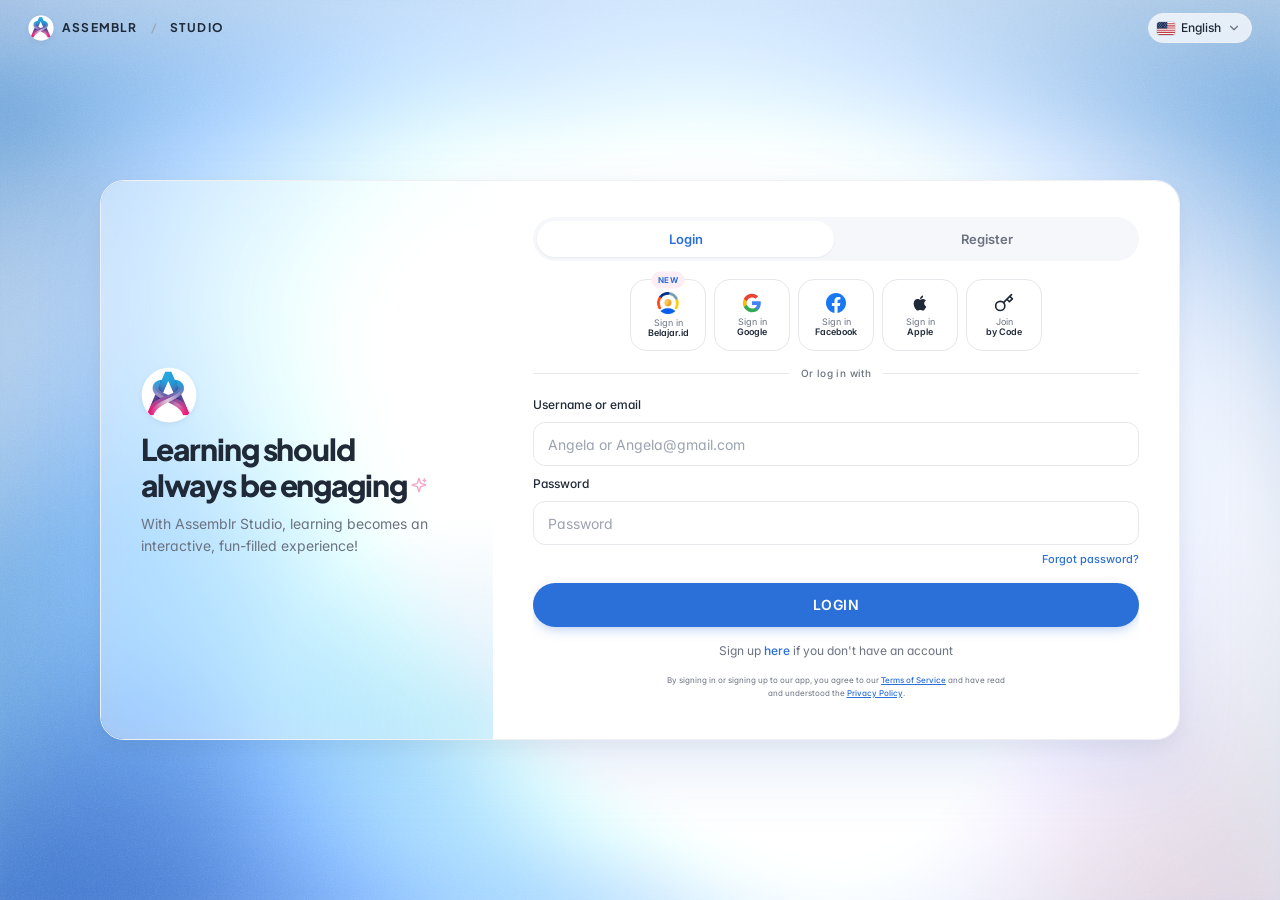
==== index.html @ feea02bf "Publish the Assemblr Studio prototype so it can be opened from a public link. Co-authored-by: Cursor" ====
<!DOCTYPE html>
<html lang="en">
<head>
  <meta charset="UTF-8" />
  <meta name="viewport" content="width=device-width, initial-scale=1" />
  <title>Sign in · Assemblr Studio</title>
  <link rel="preconnect" href="https://fonts.googleapis.com" />
  <link rel="preconnect" href="https://fonts.gstatic.com" crossorigin />
  <link href="https://fonts.googleapis.com/css2?family=Inter:wght@400;500;600;700&family=Plus+Jakarta+Sans:wght@500;600;700;800&display=swap" rel="stylesheet" />
  <link rel="icon" type="image/png" href="assets/assemblr-studio-mark.png" />
  <link rel="stylesheet" href="styles.css?v=213" />
</head>
<body data-phase="auth">
  <div class="backdrop" aria-hidden="true">
    <canvas class="wave" id="waveBg"></canvas>
  </div>

  <header class="topbar">
    <div class="logo-wordmark" aria-label="Assemblr Studio"><img class="logo-mark" src="assets/assemblr-studio-mark.png" alt="" width="26" height="26" />ASSEMBLR<span class="sep">/</span>STUDIO</div>

    <div class="lang" id="lang">
      <button class="lang-btn" type="button" id="langBtn" aria-haspopup="listbox" aria-expanded="false" aria-label="Country and language: United States, English">
        <img class="flag" id="langFlag" src="assets/flags/us.svg" alt="" width="22" height="16" />
        <span id="langLabel">English</span>
        <span class="chev" data-icon="chevron"></span>
      </button>
      <div class="lang-menu" role="listbox" aria-label="Country and language">
        <button type="button" role="option" data-lang="English" data-flag="us" data-country="United States" aria-checked="true"><img class="flag" src="assets/flags/us.svg" alt="" width="22" height="16" /><span class="lang-text"><span>English</span><small>United States</small></span><span data-icon="check"></span></button>
        <button type="button" role="option" data-lang="Bahasa Indonesia" data-flag="id" data-country="Indonesia" aria-checked="false"><img class="flag" src="assets/flags/id.svg" alt="" width="22" height="16" /><span class="lang-text"><span>Bahasa Indonesia</span><small>Indonesia</small></span><span data-icon="check"></span></button>
      </div>
    </div>
  </header>

  <main class="shell">
    <section class="card auth" id="auth" aria-labelledby="authHeadline">
      <aside class="story">
        <div class="story-copy" id="authCopy">
          <img class="auth-mark" src="assets/assemblr-studio-mark.png" alt="" width="56" height="56" />
          <h1 id="authHeadline" tabindex="-1"></h1>
          <p class="auth-lead" id="authLead"></p>
        </div>
      </aside>

      <div class="panel">
        <div class="pane active" id="authHome" data-auth="home">
          <div class="auth-tabs" role="tablist" id="authTabs" aria-label="Log in or register">
            <button type="button" role="tab" id="tabLogin" aria-selected="true">Login</button>
            <button type="button" role="tab" id="tabRegister" aria-selected="false">Register</button>
          </div>

          <div class="social-row">
            <button class="social-btn" type="button" id="belajarBtn">
              <span class="new-badge">New</span>
              <img src="assets/logo-belajar-id.png" alt="" width="22" height="22" />
              <span class="social-copy"><span class="social-kicker" data-sso>Sign in</span><span class="social-name">Belajar.id</span></span>
            </button>
            <button class="social-btn" type="button" id="googleBtn">
              <svg class="brand-ico" viewBox="0 0 24 24" aria-hidden="true"><path fill="#4285F4" d="M22.56 12.25c0-.78-.07-1.53-.2-2.25H12v4.26h5.92c-.26 1.37-1.04 2.53-2.21 3.31v2.77h3.57c2.08-1.92 3.28-4.74 3.28-8.09z"/><path fill="#34A853" d="M12 23c2.97 0 5.46-.98 7.28-2.66l-3.57-2.77c-.98.66-2.23 1.06-3.71 1.06-2.86 0-5.29-1.93-6.16-4.53H2.18v2.84C3.99 20.53 7.7 23 12 23z"/><path fill="#FBBC05" d="M5.84 14.09c-.22-.66-.35-1.36-.35-2.09s.13-1.43.35-2.09V7.07H2.18C1.43 8.55 1 10.22 1 12s.43 3.45 1.18 4.93l2.85-2.22.81-.62z"/><path fill="#EA4335" d="M12 5.38c1.62 0 3.06.56 4.21 1.64l3.15-3.15C17.45 2.09 14.97 1 12 1 7.7 1 3.99 3.47 2.18 7.07l3.66 2.84c.87-2.6 3.3-4.53 6.16-4.53z"/></svg>
              <span class="social-copy"><span class="social-kicker" data-sso>Sign in</span><span class="social-name">Google</span></span>
            </button>
            <button class="social-btn" type="button" id="facebookBtn">
              <svg class="brand-ico" viewBox="0 0 24 24" aria-hidden="true"><path fill="#1877F2" d="M24 12.073c0-6.627-5.373-12-12-12s-12 5.373-12 12c0 5.99 4.388 10.954 10.125 11.854v-8.385H7.078v-3.47h3.047V9.43c0-3.007 1.792-4.669 4.533-4.669 1.312 0 2.686.235 2.686.235v2.953H15.83c-1.491 0-1.956.925-1.956 1.874v2.25h3.328l-.532 3.47h-2.796v8.385C19.612 23.027 24 18.062 24 12.073z"/></svg>
              <span class="social-copy"><span class="social-kicker" data-sso>Sign in</span><span class="social-name">Facebook</span></span>
            </button>
            <button class="social-btn" type="button" id="appleBtn">
              <svg class="brand-ico apple" viewBox="0 0 24 24" aria-hidden="true"><path fill="currentColor" d="M17.05 20.28c-.98.95-2.05.8-3.08.35-1.09-.46-2.09-.48-3.24 0-1.44.62-2.2.44-3.06-.35C2.79 15.25 3.51 7.59 9.05 7.31c1.35.07 2.29.74 3.08.8 1.18-.24 2.31-.93 3.57-.84 1.51.12 2.65.72 3.4 1.8-3.12 1.87-2.38 5.98.48 7.13-.57 1.5-1.31 2.99-2.54 4.09l.01-.01zM12.03 7.25c-.15-2.23 1.66-4.07 3.74-4.25.29 2.58-2.34 4.5-3.74 4.25z"/></svg>
              <span class="social-copy"><span class="social-kicker" data-sso>Sign in</span><span class="social-name">Apple</span></span>
            </button>
            <button class="social-btn" type="button" id="emailBtn">
              <svg class="brand-ico" viewBox="0 0 24 24" aria-hidden="true"><rect x="3" y="5" width="18" height="14" rx="2" fill="none" stroke="currentColor" stroke-width="1.8"/><path d="m4 7 8 6 8-6" fill="none" stroke="currentColor" stroke-width="1.8" stroke-linecap="round" stroke-linejoin="round"/></svg>
              <span class="social-copy"><span class="social-kicker" data-sso>Sign in</span><span class="social-name">Email</span></span>
            </button>
            <button class="social-btn" type="button" id="codeBtn">
              <svg class="brand-ico key" viewBox="0 0 24 24" aria-hidden="true"><circle cx="7.5" cy="15.5" r="5.5" fill="none" stroke="currentColor" stroke-width="2"/><path d="m21 2-9.6 9.6" fill="none" stroke="currentColor" stroke-width="2" stroke-linecap="round"/><path d="m15.5 7.5 3 3L22 7l-3-3" fill="none" stroke="currentColor" stroke-width="2" stroke-linejoin="round"/></svg>
              <span class="social-copy"><span class="social-kicker" id="codeKicker">Join</span><span class="social-name" id="codeName">by Code</span></span>
            </button>
          </div>
          <div class="social-hint" id="socialHint" aria-hidden="true"><span id="socialThumb"></span></div>

          <p class="or" id="orLabel"></p>

          <div class="stack">
            <label class="lbl" id="idLabel" for="loginId"></label>
            <input class="field" id="loginId" type="text" autocomplete="username" />
            <label class="lbl" id="pwLabel" for="loginPw"></label>
            <input class="field" id="loginPw" type="password" autocomplete="current-password" />
            <button class="text-link forgot-link" type="button" id="resetLink" hidden></button>
            <p class="field-help" id="authNote" aria-live="polite"></p>
          </div>

          <button class="btn btn-primary btn-block" type="button" id="primaryAuth"></button>
          <p class="switch-line" id="switchLine"></p>
          <p class="legal" id="legal"></p>
        </div>

        <div class="pane" id="authEmail" data-auth="email">
          <button class="back-btn" type="button" id="emailBack" data-icon="arrowLeft"></button>
          <div class="code-head">
            <h2 id="emailTitle">Register with email</h2>
          </div>
          <div class="stack">
            <label class="lbl" id="regNameLabel" for="regName">Full name</label>
            <input class="field" id="regName" type="text" autocomplete="name" placeholder="Enter your full name" />
            <label class="lbl" id="regMailLabel" for="regMail">Email</label>
            <input class="field" id="regMail" type="email" inputmode="email" autocomplete="email" placeholder="oliver@school.id" />
            <label class="lbl" id="regUserLabel" for="regUser">Username</label>
            <input class="field" id="regUser" type="text" autocomplete="username" placeholder="oliverbonnet" />
            <div class="pw-row">
              <div>
                <label class="lbl" id="regPwLabel" for="regPw">Password</label>
                <input class="field" id="regPw" type="password" autocomplete="new-password" placeholder="••••••" />
              </div>
              <div>
                <label class="lbl" id="regPw2Label" for="regPw2">Confirm password</label>
                <input class="field" id="regPw2" type="password" autocomplete="new-password" placeholder="••••••" />
              </div>
            </div>
            <div class="auth-checks">
              <label class="same-email auth-check">
                <input type="checkbox" id="regNews" />
                <span class="same-box" aria-hidden="true"><span data-icon="check"></span></span>
                <span id="regNewsText">Subscribe to Assemblr email newsletter</span>
              </label>
              <label class="same-email auth-check">
                <input type="checkbox" id="regTerms" />
                <span class="same-box" aria-hidden="true"><span data-icon="check"></span></span>
                <span id="regTermsText">I agree with terms and conditions</span>
              </label>
            </div>
            <p class="field-help" id="emailNote" aria-live="polite"></p>
          </div>
          <button class="btn btn-primary btn-block" type="button" id="emailSubmit" aria-disabled="true">SIGN UP</button>
        </div>

        <div class="pane" id="authCode" data-auth="code">
          <button class="back-btn" type="button" id="codeBack" data-icon="arrowLeft"></button>
          <div class="code-head">
            <span class="code-badge" aria-hidden="true"><svg viewBox="0 0 24 24" fill="none" stroke="currentColor" stroke-width="2" stroke-linecap="round" stroke-linejoin="round"><circle cx="7.5" cy="15.5" r="5.5"/><path d="m21 2-9.6 9.6"/><path d="m15.5 7.5 3 3L22 7l-3-3"/></svg></span>
            <h2 id="codeTitle"></h2>
            <p id="codeLead"></p>
          </div>
          <input class="field code-input" id="codeInput" type="text" autocomplete="off" spellcheck="false" />
          <p class="field-help is-warn" id="codeError" aria-live="polite"></p>
          <button class="btn btn-primary btn-block" type="button" id="codeContinue"></button>
          <p class="demo-hint" id="codeDemo"></p>
        </div>

        <div class="pane" id="authPreview" data-auth="preview">
          <button class="back-btn" type="button" id="previewBack" data-icon="arrowLeft"></button>
          <div class="code-head">
            <h2 id="previewTitle"></h2>
            <p id="previewLead"></p>
          </div>
          <div class="join-card">
            <span class="join-av" id="joinAv" aria-hidden="true"></span>
            <div>
              <p class="join-title" id="joinTitle"></p>
              <p class="join-meta" id="joinMeta"></p>
            </div>
          </div>
          <button class="btn btn-primary btn-block" type="button" id="previewContinue"></button>
          <button class="text-link center" type="button" id="differentCode"></button>
        </div>

        <div class="pane" id="authJoin" data-auth="join">
          <button class="back-btn" type="button" id="joinBack" data-icon="arrowLeft"></button>
          <div class="auth-tabs" role="tablist" id="joinTabs">
            <button type="button" role="tab" id="joinTabLogin" aria-selected="true"></button>
            <button type="button" role="tab" id="joinTabRegister" aria-selected="false"></button>
          </div>
          <div class="code-head">
            <h2 id="joinTitle2"></h2>
            <p id="joinLead"></p>
          </div>
          <div class="stack">
            <label class="lbl" id="nameLabel" for="joinName" hidden></label>
            <input class="field" id="joinName" type="text" autocomplete="name" hidden />
            <label class="lbl" id="userLabel" for="joinUser"></label>
            <input class="field" id="joinUser" type="text" autocomplete="username" />
            <label class="lbl" id="joinPwLabel" for="joinPw"></label>
            <input class="field" id="joinPw" type="password" autocomplete="new-password" />
            <button class="text-link forgot-link" type="button" id="forgotLink" hidden></button>
            <p class="field-help is-warn" id="joinError" aria-live="polite"></p>
          </div>
          <button class="btn btn-primary btn-block" type="button" id="joinSubmit"></button>
          <p class="switch-line" id="joinSwitch"></p>
        </div>
      </div>
    </section>

    <section class="card setup solo" id="setup" aria-labelledby="title" hidden>
      <aside class="story">
        <div class="story-copy" id="storyCopy">
          <h1 id="title" tabindex="-1" aria-describedby="react"></h1>
          <div class="name-line" id="nameLine">
            <label class="sr-only" for="nameInput">Your name</label>
            <input id="nameInput" type="text" placeholder="Type your name" autocomplete="given-name" maxlength="40" spellcheck="false" />
            <span class="name-ok" data-icon="check"></span>
          </div>
        </div>
        <!-- blr slot "story": 160×160 art, sits on the stage floor; the bubble is blr talking -->
        <div class="blr-stage">
          <p class="blr-react" id="react"></p>
          <div class="blr-slot" data-blr-slot="story" id="blrStory" data-pose="wave">
            <span class="blr-fig"><span class="blr-pose">
              <img class="blr-base" src="assets/blr2/wave.png" alt="" width="360" height="360" />
              <img class="blr-blink" src="assets/blr2/wave-blink.png" alt="" width="360" height="360" />
            </span></span>
          </div>
        </div>
      </aside>

      <div class="panel">
        <!-- Step 1: name + profile picture -->
        <div class="pane" id="pane-name" data-pane="name">
          <div class="scroll">
            <div class="look">
              <!-- Profile preview: mirrors the typed name and the equipped avatar -->
              <div class="player" aria-hidden="true">
                <div class="player-av" id="playerAv"><img id="playerImg" src="assets/avatars/blr-1.png?v=2" alt="" /></div>
                <p class="player-name is-empty" id="playerName">Your name</p>
              </div>
              <div class="look-pick">
                <p class="look-label" id="avatarLabel">Pick your look</p>
                <div class="avatars" id="avatars" role="radiogroup" aria-labelledby="avatarLabel"></div>
              </div>
            </div>
            <input type="file" id="avatarFile" accept="image/*" hidden />
          </div>
          <div class="actions">
            <p class="action-hint" id="nameHint"></p>
            <button class="btn btn-primary" type="button" id="nameNext" aria-disabled="true">Next<span data-icon="arrowRight"></span></button>
          </div>
        </div>

        <!-- Step 2: where they heard about us -->
        <div class="pane" id="pane-source" data-pane="source">
          <div class="scroll">
            <div class="sources" id="sources" role="radiogroup" aria-labelledby="title"></div>
          </div>
          <div class="actions">
            <p class="action-hint" id="sourceHint"></p>
            <button class="btn btn-ghost" type="button" id="sourceBack"><span data-icon="arrowLeft"></span>Back</button>
            <button class="btn btn-primary" type="button" id="sourceNext" aria-disabled="true">Next<span data-icon="arrowRight"></span></button>
          </div>
        </div>

        <!-- Step 3: phone + promo consent -->
        <div class="pane" id="pane-phone" data-pane="phone">
          <div class="scroll">
            <label class="sr-only" for="phoneInput">Phone number</label>
            <div class="phone-field" id="phoneField">
              <div class="cc" id="cc">
                <button class="cc-btn" type="button" id="ccBtn" aria-haspopup="listbox" aria-expanded="false" aria-label="Country code">
                  <img class="flag" id="ccFlag" src="assets/flags/id.svg" alt="" width="22" height="16" />
                  <span class="cc-code" id="ccCode"></span>
                  <span class="chev" data-icon="chevron"></span>
                </button>
                <div class="cc-menu" id="ccMenu">
                  <div class="cc-search"><span data-icon="search"></span><input id="ccSearch" type="text" placeholder="Search country" aria-label="Search country" autocomplete="off" /></div>
                  <div class="cc-list" id="ccList" role="listbox" aria-label="Country code"></div>
                </div>
              </div>
              <input id="phoneInput" type="tel" inputmode="numeric" placeholder="812 3456 7890" autocomplete="tel-national" />
              <span class="phone-ok" id="phoneOk" data-icon="check"></span>
            </div>
            <p class="field-help" id="phoneHelp" aria-live="polite"></p>

            <div class="consent" id="consent">
              <label class="consent-check">
                <input type="checkbox" id="consentBox" />
                <span class="consent-box" aria-hidden="true"><span data-icon="check"></span></span>
                <span class="consent-title" id="consentTitle">Be the first to hear about new features, upcoming workshops, and occasional offers on WhatsApp.</span>
              </label>
              <p class="consent-minor"><span data-icon="shield"></span><span>You're under 13, so marketing stays off. We'll only message you about your account.</span></p>
            </div>
          </div>
          <div class="actions">
            <p class="action-hint" id="phoneHint"></p>
            <button class="btn btn-ghost" type="button" id="phoneBack"><span data-icon="arrowLeft"></span>Back</button>
            <button class="btn btn-primary" type="button" id="phoneNext" aria-disabled="true"><span class="btn-text">Next</span><span data-icon="arrowRight"></span></button>
          </div>
        </div>

        <!-- Step 4: role -->
        <div class="pane" id="pane-role" data-pane="role">
          <div class="role-area" role="radiogroup" aria-labelledby="title" id="roleGroup">
            <div class="tiles">
              <button class="tile" type="button" role="radio" aria-checked="false" data-role="student">
                <span class="tile-icon"><span data-icon="backpack"></span></span>
                <span class="tile-label">Student</span>
                <span class="tick" data-icon="check"></span>
              </button>
              <button class="tile" type="button" role="radio" aria-checked="false" data-role="educator">
                <span class="tile-icon"><span data-icon="presentation"></span></span>
                <span class="tile-label">Educator</span>
                <span class="tick" data-icon="check"></span>
              </button>
              <button class="tile" type="button" role="radio" aria-checked="false" data-role="parent">
                <span class="tile-icon"><span data-icon="heart"></span></span>
                <span class="tile-label">Parent</span>
                <span class="tick" data-icon="check"></span>
              </button>
              <button class="tile" type="button" role="radio" aria-checked="false" data-role="university">
                <span class="tile-icon"><span data-icon="graduation"></span></span>
                <span class="tile-label">University student</span>
                <span class="tick" data-icon="check"></span>
              </button>
              <button class="tile" type="button" role="radio" aria-checked="false" data-role="lecturer">
                <span class="tile-icon"><span data-icon="landmark"></span></span>
                <span class="tile-label">Lecturer</span>
                <span class="tick" data-icon="check"></span>
              </button>
            </div>
            <div class="other-wrap" data-role="other" id="otherWrap">
              <button class="other-row" type="button" role="radio" aria-checked="false" data-role="other">
                <span class="other-icon" data-icon="sparkles"></span>
                <span class="other-text"><span class="other-title">Other</span><span class="other-sub">Tell us more!</span></span>
                <span class="radio-dot" data-icon="check"></span>
              </button>
              <div class="reveal" id="otherReveal">
                <div class="reveal-inner">
                  <form class="other-form" id="otherForm">
                    <label class="sr-only" for="otherInput">Your role</label>
                    <input id="otherInput" type="text" placeholder="For example, librarian or principal" autocomplete="off" />
                    <button class="btn btn-primary btn-sm" type="submit" id="otherGo" aria-disabled="true">Continue<span data-icon="arrowRight"></span></button>
                  </form>
                </div>
              </div>
            </div>
          </div>
          <div class="actions role-actions">
            <p class="action-hint" id="roleHint"></p>
            <button class="btn btn-ghost" type="button" id="roleBack"><span data-icon="arrowLeft"></span>Back</button>
            <button class="btn btn-primary" type="button" id="roleNext" aria-disabled="true">Next<span data-icon="arrowRight"></span></button>
          </div>
        </div>

        <!-- Step 4b: age and how a student joins (students only) -->
        <div class="pane" id="pane-age" data-pane="age">
          <div class="scroll" id="ageScroll">
            <div class="q-block">
              <h2 class="q" id="ageQ">How old are you?</h2>
              <div class="age-card" id="ageCard">
                <div class="age-field" id="ageField">
                  <label class="sr-only" for="ageInput">Your age in years</label>
                  <input id="ageInput" type="text" inputmode="numeric" autocomplete="off" maxlength="2" placeholder="10" />
                  <span class="age-unit">years old</span>
                </div>
                <div class="reveal" id="minorReveal">
              <div class="reveal-inner">
                <div class="kid-safe" id="kidSafe">
                  <div class="kid-safe-head"><span class="kid-safe-badge" data-icon="shield"></span><p class="kid-safe-title">Because you're under 13</p></div>
                  <ul class="kid-safe-list">
                    <li><span data-icon="lock"></span><span><b>Your projects are private.</b> Only you, your parent or guardian, and your teacher can see them.</span></li>
                    <li><span data-icon="bellOff"></span><span><b>No ads.</b> You won't see ads or receive promotional messages.</span></li>
                  </ul>
                </div>
              </div>
              </div>
            </div>
            </div>
            <div class="reveal" id="joinReveal">
              <div class="reveal-inner">
                <div class="q-block">
                  <h2 class="q" id="joinQ">How are you joining Assemblr Studio?</h2>
                  <div class="options" id="joinOptions" role="radiogroup" aria-labelledby="joinQ"></div>
                </div>
              </div>
            </div>
            <div class="reveal" id="guardianReveal">
              <div class="reveal-inner">
                <div class="q-block">
                  <p class="q" id="guardianQ">Parent or guardian's email</p>
                  <label class="same-email" id="sameEmail">
                    <input type="checkbox" id="sameEmailBox" />
                    <span class="same-box" aria-hidden="true"><span data-icon="check"></span></span>
                    <span>My parent's email is the same as the one I signed up with</span>
                  </label>
                  <div class="guardian-field" id="guardianField">
                    <span class="guardian-ico" data-icon="mail"></span>
                    <input class="field" id="guardianEmail" type="email" inputmode="email" placeholder="parent@email.com" autocomplete="email" aria-labelledby="guardianQ" />
                  </div>
                  <p class="field-help" id="guardianHelp" aria-live="polite"></p>
                </div>
              </div>
            </div>
          </div>
          <div class="actions">
            <p class="action-hint" id="ageHint"></p>
            <button class="btn btn-ghost" type="button" id="ageBack"><span data-icon="arrowLeft"></span>Back</button>
            <button class="btn btn-primary" type="button" id="ageNext" aria-disabled="true">Next<span data-icon="arrowRight"></span></button>
          </div>
        </div>

        <!-- Step 5: goal -->
        <div class="pane" id="pane-goal" data-pane="goal">
          <div class="scroll" id="goalScroll">
            <div class="options" id="goalOptions" role="radiogroup" aria-labelledby="title"></div>
          </div>
          <div class="actions">
            <p class="action-hint" id="goalHint"></p>
            <button class="btn btn-ghost" type="button" id="goalBack"><span data-icon="arrowLeft"></span>Back</button>
            <button class="btn btn-primary" type="button" id="goalNext" aria-disabled="true">Next<span data-icon="arrowRight"></span></button>
          </div>
        </div>

        <!-- Step 6: subject and grade -->
        <div class="pane" id="pane-subject" data-pane="subject">
          <div class="scroll">
            <div class="q-block">
              <h2 class="q" id="subjectQ">Pick a subject <span class="q-max">Up to 2</span></h2>
              <div class="chips" id="subjectChips" role="group" aria-labelledby="subjectQ"></div>
              <div class="reveal" id="subjectOtherReveal">
                <div class="reveal-inner">
                  <label class="sr-only" for="subjectOther">Other subject</label>
                  <input class="field" id="subjectOther" type="text" placeholder="Which subject?" autocomplete="off" />
                </div>
              </div>
            </div>
            <div class="q-block">
              <h2 class="q" id="gradeQ">What grade(s) do you teach?</h2>
              <div id="gradeGroups" role="group" aria-labelledby="gradeQ"></div>
              <div class="reveal" id="gradeOtherReveal">
                <div class="reveal-inner">
                  <label class="sr-only" for="gradeOther">Other grade</label>
                  <input class="field" id="gradeOther" type="text" placeholder="Which grade or level?" autocomplete="off" />
                </div>
              </div>
            </div>
          </div>
          <div class="actions">
            <button class="btn btn-ghost" type="button" id="subjectBack"><span data-icon="arrowLeft"></span>Back</button>
            <button class="btn btn-primary" type="button" id="subjectNext">Next<span data-icon="arrowRight"></span></button>
          </div>
        </div>

        <div class="loading" id="loading" role="status" aria-live="polite">
          <!-- blr slot "loading": 120×120 art -->
          <div class="blr-slot loading-blr" data-blr-slot="loading" data-pose="laptop"><span class="blr-pose"><img class="blr-base" src="assets/blr2/laptop.png" alt="" width="360" height="360" /><img class="blr-blink" src="assets/blr2/laptop-blink.png" alt="" width="360" height="360" /></span></div>
          <div class="blocks" aria-hidden="true"><i></i><i></i><i></i></div>
          <p class="loading-title">Setting up your space</p>
          <p class="loading-sub" id="loadingSub">Picking ideas for you</p>
        </div>
      </div>
    </section>

    <!-- Step 7: try it -->
    <section class="card try is-locked" id="try" aria-labelledby="tryTitle" hidden>
      <canvas class="try-ink" id="tryInk" aria-hidden="true"></canvas>
      <div class="try-head">
        <p class="try-fit" id="tryFit" data-no-tr></p>
        <h1 id="tryTitle" tabindex="-1">Explore these interactive materials</h1>
      </div>

      <div class="preview" id="preview">
        <div class="preview-media is-loaded" id="previewMedia">
          <img class="preview-cover" src="assets/litosphere-cover.png?v=84" alt="Litosphere, a 3D model of Earth's layers" width="1024" height="498" />
          <iframe class="preview-embed" id="previewEmbed" title="Interactive 3D project: the human heart" allow="camera; microphone; gyroscope; accelerometer; magnetometer; xr-spatial-tracking; fullscreen" allowfullscreen hidden></iframe>
          <div class="gesture-hint" id="gestureHint" aria-hidden="true">
            <svg class="gesture-hint-track" viewBox="0 0 52 16" fill="none" stroke="currentColor" stroke-width="1.5" stroke-linecap="round" stroke-linejoin="round"><path d="M3 8h46"/><path d="m8 4-5 4 5 4"/><path d="m44 4 5 4-5 4"/></svg>
            <span class="gesture-hint-hand" data-icon="pointer"></span>
          </div>
          <button class="preview-fs" type="button" id="previewFullscreen" aria-pressed="false"><span data-icon="expand" id="previewFsIcon"></span><span id="previewFsLabel">See in full screen</span></button>
        </div>
        <!-- blr slot "preview": 160×106 art, peeks over the top-right edge of the preview -->
        <div class="blr-slot blr-peek" data-blr-slot="preview" id="blrPeek"><img src="assets/blr2/present.png" alt="" width="360" height="360" /><img class="blr-blink" src="assets/blr2/present-blink.png" alt="" width="360" height="360" /></div>
      </div>

      <div class="try-foot">
        <p class="try-gate" id="tryGate" role="alert" hidden>
          <span data-icon="alert" id="tryGateIcon"></span>
          <span id="tryGateText">See it in full screen first</span>
        </p>
        <div class="try-actions">
          <button class="btn btn-ghost" type="button" id="tryBack"><span data-icon="pencil"></span>Edit answers</button>
          <button class="btn btn-primary" type="button" id="startBtn" aria-disabled="true" aria-describedby="tryGate">Finish<span data-icon="arrowRight"></span></button>
        </div>
      </div>
    </section>

    <section class="welcome" id="welcome" aria-roledescription="carousel" aria-labelledby="welcomeTitle" hidden>
      <div class="sky" id="sky" aria-hidden="true">
        <div class="sky-photo"></div>
        <div class="sky-glow"></div>
        <div class="layer layer-far">
          <span class="wisp w1"><img src="assets/world/soft-cloud-b.png?v=2" alt="" /></span>
          <span class="wisp w2"><img src="assets/world/soft-cloud-a.png?v=2" alt="" /></span>
          <span class="wisp w3"><img src="assets/world/soft-cloud-b.png?v=2" alt="" /></span>
        </div>
        <div class="layer layer-mid">
          <span class="bubble bb1"><span class="bubble-float"><span class="bubble-orb"></span></span></span>
          <span class="bubble bb4"><span class="bubble-float"><span class="bubble-orb"></span></span></span>
          <span class="bubble bb7"><span class="bubble-float"><span class="bubble-orb"></span></span></span>
          <div class="balloon-flight bf1"><img class="balloon" src="assets/world/balloon.png" alt="" /></div>
          <div class="kite-rig" id="kite">
            <svg class="kite-lines" aria-hidden="true"><path id="kiteString" /><path id="kiteTail" /><g id="kiteBows"></g></svg>
            <img class="kite" id="kiteImg" src="assets/world/kite-body.png" alt="" />
          </div>
          <svg class="plane-trail" aria-hidden="true"><path id="planePath" /><path id="planeHead" /></svg>
          <img class="plane" id="plane" src="assets/world/plane.png?v=2" alt="" />
          <div class="bird-flight"><div class="bird-bob"><div class="bird">
            <img class="bird-wing is-back" src="assets/world/bird-wing.png" alt="" />
            <img class="bird-body" src="assets/world/bird-body.png" alt="" />
            <span class="bird-lid"></span>
            <img class="bird-wing is-front" src="assets/world/bird-wing.png" alt="" />
          </div></div></div>
        </div>
        <div class="layer layer-near">
          <span class="wisp w4"><img src="assets/world/soft-cloud-a.png?v=2" alt="" /></span>
          <span class="wisp w5"><img src="assets/world/soft-cloud-c.png?v=2" alt="" /></span>
          <div class="sky-haze"></div>
        </div>
      </div>
      <div class="welcome-view" id="welcomeView">
        <h2 id="welcomeTitle" tabindex="-1"></h2>
        <p id="welcomeBody"></p>
        <img class="welcome-art" id="welcomeArt" alt="" />
      </div>
      <div class="welcome-dots" id="welcomeDots" role="tablist" aria-label="Slides"></div>
      <button class="btn btn-primary welcome-cta" type="button" id="welcomeCta" hidden>Let's start Assemblr Studio<span data-icon="arrowRight"></span></button>
    </section>

    <div class="preview-stage" id="previewStage" hidden>
      <iframe id="previewFrame" title="Interactive 3D project" allow="camera; microphone; gyroscope; accelerometer; magnetometer; xr-spatial-tracking; fullscreen; autoplay; encrypted-media; picture-in-picture" allowfullscreen hidden></iframe>
      <img class="preview-still" id="previewStill" alt="" hidden />
      <button class="preview-exit" type="button" id="previewExit"><span data-icon="x"></span>Close</button>
    </div>

    <nav class="progress" id="progress" aria-label="Setup progress" hidden>
      <ol class="stepper" id="stepper"></ol>
    </nav>
  </main>

  <div class="toast" id="toast" role="status" aria-live="polite">
    <!-- blr slot "toast": 32×32 avatar -->
    <span class="toast-blr" data-blr-slot="toast"><img src="assets/blr2/present.png" alt="" width="360" height="360" /></span>
    <span id="toastText"></span>
  </div>
  <div class="fx" id="fx" aria-hidden="true"></div>
  <div class="cloud-sweep" id="cloudSweep" aria-hidden="true" hidden></div>
  <p class="sr-only" id="announcer" aria-live="polite"></p>

  <script src="wave-bg.js?v=90"></script>
  <script src="app.js?v=253"></script>
  <script src="live-reload.js"></script>
  <script src="auth.js?v=84"></script>
</body>
</html>
---- styles.css ----
@property --accent {
  syntax: "<color>";
  inherits: true;
  initial-value: #2b6fd8;
}
@property --orbit { syntax: "<angle>"; inherits: false; initial-value: 0deg; }

/* Assemblr Studio brand: blue with a touch of light pink (from the logo). Token names stay so existing rules follow the new pigments. */
:root {
  --magenta: #e8408a;
  --magenta-ink: #c42a70;
  --cyan: #3fa3e8;
  --cyan-ink: #1b72b8;
  --indigo: #2b6fd8;
  --indigo-2: #3f86ea;
  --yellow: #f4a3c6;
  --yellow-ink: #a8326f;

  --bg: #f7f8fa;
  --surface: #ffffff;
  --surface-2: #fafbfc;
  --hover: #f4f6f9;
  --border: #e5e7eb;
  --border-soft: #eef0f3;
  --text: #1f2937;
  --text-soft: #6b7280;
  --text-mute: #9ca3af;
  --disabled: #cfd4e1;

  --radius-sm: 10px;
  --radius: 16px;
  --radius-lg: 20px;
  --radius-xl: 24px;
  --radius-full: 999px;

  --e1: 0 1px 2px rgba(31, 41, 55, 0.04);
  --e2: 0 2px 6px rgba(31, 41, 55, 0.05), 0 1px 2px rgba(31, 41, 55, 0.03);
  --e3: 0 10px 28px rgba(43, 111, 216, 0.08), 0 2px 6px rgba(31, 41, 55, 0.04);
  --e4: 0 30px 70px rgba(43, 111, 216, 0.12), 0 8px 24px rgba(31, 41, 55, 0.06);

  --ease: cubic-bezier(0.22, 1, 0.36, 1);
  --ease-pop: cubic-bezier(0.34, 1.56, 0.64, 1);
  --t-fast: 160ms;
  --t: 240ms;
  --t-slow: 420ms;

  --font-display: "Plus Jakarta Sans", Inter, system-ui, sans-serif;
  --font-body: Inter, system-ui, sans-serif;

  --accent: var(--indigo);
  --accent-ink: var(--indigo);
}

[data-role="student"] { --accent: #b61855; --accent-ink: #b61855; }
[data-role="educator"] { --accent: #e8af1b; --accent-ink: #8a6505; }
[data-role="university"] { --accent: #3792f2; --accent-ink: #1c6ccc; }
[data-role="parent"] { --accent: #17936a; --accent-ink: #0f7553; }
[data-role="lecturer"] { --accent: #12a9e6; --accent-ink: #0e86b8; }
[data-role="other"] { --accent: #2b6fd8; --accent-ink: #1b72b8; }

[data-tone="1"] { --accent: #2b6fd8; --accent-ink: #1b72b8; }
[data-tone="2"] { --accent: #e8af1b; --accent-ink: #8a6505; }
[data-tone="3"] { --accent: #b61855; --accent-ink: #b61855; }
[data-tone="4"] { --accent: #3792f2; --accent-ink: #1c6ccc; }

:root, [data-role], [data-tone] {
  --accent-soft: color-mix(in srgb, var(--accent) 10%, white);
  --accent-wash: color-mix(in srgb, var(--accent) 5%, white);
  --accent-line: color-mix(in srgb, var(--accent) 38%, transparent);
  --accent-glow: color-mix(in srgb, var(--accent) 30%, transparent);
  --accent-ring: color-mix(in srgb, var(--accent) 16%, transparent);
}

* { box-sizing: border-box; }
html, body { margin: 0; min-height: 100%; }
body {
  font-family: var(--font-body);
  font-size: 15px;
  line-height: 1.6;
  color: var(--text);
  background: var(--bg);
  -webkit-font-smoothing: antialiased;
  font-feature-settings: "cv02", "cv03", "cv04", "cv11";
  transition: --accent var(--t-slow) var(--ease);
}
::selection { background: rgba(232, 64, 138, 0.18); }
button, input { font: inherit; color: inherit; }
button { cursor: pointer; }
[hidden] { display: none !important; }
.sr-only {
  position: absolute; width: 1px; height: 1px; padding: 0; margin: -1px;
  overflow: hidden; clip: rect(0 0 0 0); white-space: nowrap; border: 0;
}
.ico { width: 18px; height: 18px; flex: none; display: block; }
:focus-visible { outline: 2px solid var(--cyan); outline-offset: 3px; }
h1:focus-visible { outline: none; }

/* ---------- Backdrop ---------- */
.backdrop {
  position: fixed; inset: 0; z-index: -1; overflow: hidden; pointer-events: none;
  background:
    radial-gradient(60% 70% at 0% 40%, #3fa3e8 0%, transparent 70%),
    radial-gradient(40% 40% at 25% 0%, #4da8ee 0%, transparent 70%),
    radial-gradient(50% 50% at 30% 30%, #f7b6d3 0%, transparent 75%),
    radial-gradient(60% 60% at 100% 100%, #2f6fdb 0%, transparent 70%),
    #eef4fd;
}
.wave {
  --soften: 16px;
  /* Overscan by 2x the blur radius so the blurred edges stay off-screen. */
  position: absolute;
  inset: calc(var(--soften) * -2);
  width: calc(100% + var(--soften) * 4);
  height: calc(100% + var(--soften) * 4);
  filter: blur(var(--soften));
  opacity: 0; transition: opacity 1.2s var(--ease);
}
.backdrop.is-wave .wave { opacity: 1; }
.backdrop::after {
  content: ""; position: absolute; inset: 0; opacity: 0.55; mix-blend-mode: soft-light;
  background-image: url("data:image/svg+xml,%3Csvg xmlns='http://www.w3.org/2000/svg' width='220' height='220'%3E%3Cfilter id='n'%3E%3CfeTurbulence type='fractalNoise' baseFrequency='1.1' numOctaves='3' stitchTiles='stitch'/%3E%3CfeColorMatrix type='saturate' values='0'/%3E%3C/filter%3E%3Crect width='100%25' height='100%25' filter='url(%23n)'/%3E%3C/svg%3E");
}

/* ---------- Top bar ---------- */
.topbar {
  height: 56px;
  padding: 0 28px;
  display: grid;
  grid-template-columns: 1fr 1fr;
  grid-template-areas: "logo lang";
  align-items: center;
  gap: 16px;
}
.progress { margin-top: 24px; display: flex; justify-content: center; }
.logo-wordmark {
  font-family: var(--font-display);
  font-weight: 700;
  font-size: 12px;
  letter-spacing: 0.1em;
  color: var(--text);
  user-select: none;
  white-space: nowrap;
}
.logo-wordmark .sep { color: var(--text-mute); margin: 0 5px; font-weight: 500; }
.logo-wordmark { display: inline-flex; align-items: center; gap: 8px; }
.logo-wordmark .logo-mark { width: 26px; height: 26px; border-radius: 50%; box-shadow: var(--e2); flex: none; }

.logo-wordmark { grid-area: logo; justify-self: start; }

/* Progress: dots for every step, a numbered pill only on the active one */
.stepper { list-style: none; margin: 0; padding: 0; display: flex; align-items: center; gap: 2px; }
.step {
  display: grid; place-items: center;
  min-width: 22px; height: 30px; padding: 0 3px;
  border: 0; background: transparent;
}
.step:disabled { cursor: default; }
.step-dot {
  width: 8px; height: 8px;
  display: grid; place-items: center;
  border-radius: var(--radius-full);
  background: color-mix(in srgb, var(--indigo) 22%, transparent);
  color: #fff;
  font: 700 13px/1 var(--font-display);
  overflow: hidden;
  transition: width var(--t-slow) var(--ease-pop), height var(--t-slow) var(--ease-pop), background var(--t) var(--ease), transform var(--t) var(--ease-pop), box-shadow var(--t) var(--ease);
}
.step-dot .n { white-space: nowrap; opacity: 0; transform: scale(0.5); transition: opacity var(--t-fast) var(--ease), transform var(--t-slow) var(--ease-pop); }
.step-dot .of { margin-left: 1px; font-size: 11px; font-weight: 600; opacity: 0.65; }
.step.is-done .step-dot { background: var(--indigo); }
.step.is-done:not(:disabled):hover .step-dot { transform: scale(1.6); box-shadow: 0 0 0 4px color-mix(in srgb, var(--indigo) 20%, transparent); }
.step.is-current .step-dot {
  width: 46px; height: 26px;
  background: var(--indigo);
  box-shadow: 0 6px 14px -6px rgba(43, 111, 216, 0.6);
}
.step.is-current .step-dot .n { opacity: 1; transform: none; transition-delay: 120ms; }

.lang { grid-area: lang; position: relative; justify-self: end; }
.flag {
  display: block; flex: none;
  width: 22px; height: 16px;
  border-radius: 4px;
  object-fit: cover;
  box-shadow: 0 0 0 1px rgba(31, 41, 55, 0.1);
}
.lang-btn {
  display: inline-flex; align-items: center; gap: 6px;
  height: 30px; padding: 0 10px 0 8px;
  border: 1px solid var(--border-soft);
  border-radius: var(--radius-full);
  background: rgba(255, 255, 255, 0.72);
  font-size: 12px; font-weight: 500; color: var(--text);
  transition: background var(--t) var(--ease), box-shadow var(--t) var(--ease), transform var(--t-fast) var(--ease);
}
.lang-btn .flag { width: 18px; height: 13px; border-radius: 3px; }
.lang-btn .ico { width: 14px; height: 14px; color: var(--text-soft); }
.lang-btn:hover { background: var(--surface); box-shadow: var(--e2); transform: translateY(-1px); }
.lang-btn .flag { transition: transform var(--t-slow) var(--ease-pop); }
.lang-btn:hover .flag { transform: rotate(-8deg) scale(1.1); }
.lang .chev .ico { width: 14px; height: 14px; transition: transform var(--t) var(--ease); }
.lang.open .chev .ico { transform: rotate(180deg); }
.lang-menu {
  position: absolute; right: 0; top: calc(100% + 8px); z-index: 20;
  min-width: 240px; padding: 6px;
  background: var(--surface);
  border: 1px solid var(--border-soft);
  border-radius: var(--radius);
  box-shadow: var(--e4);
  opacity: 0; transform: translateY(-6px) scale(0.96); transform-origin: top right;
  pointer-events: none;
  transition: opacity var(--t) var(--ease), transform var(--t) var(--ease);
}
.lang.open .lang-menu { opacity: 1; transform: none; pointer-events: auto; }
.lang-menu button {
  width: 100%; display: flex; align-items: center; gap: 12px;
  border: 0; background: transparent; border-radius: var(--radius-sm);
  padding: 9px 10px; font-size: 14px; text-align: left;
  transition: background var(--t-fast) var(--ease);
}
.lang-menu button:hover { background: var(--hover); }
.lang-menu .ico { width: 15px; height: 15px; color: var(--indigo); stroke-width: 2.5; opacity: 0; }
.lang-text { flex: 1; display: flex; flex-direction: column; line-height: 1.3; }
.lang-text small { font-size: 12px; font-weight: 400; color: var(--text-soft); }
.lang-menu [aria-checked="true"] { font-weight: 600; background: var(--accent-wash); }
.lang-menu [aria-checked="true"] .ico { opacity: 1; }

/* ---------- Shell + card ---------- */
.shell {
  min-height: calc(100vh - 56px);
  padding: 4px 24px 40px;
  display: flex; flex-direction: column; align-items: center; justify-content: center;
}
.card {
  width: min(1080px, 100%);
  background: var(--surface);
  border: 1px solid var(--border-soft);
  border-radius: var(--radius-xl);
  box-shadow: var(--e4);
  position: relative;
  animation: card-in 640ms var(--ease) both;
}
@keyframes card-in {
  from { opacity: 0; transform: translateY(18px) scale(0.985); }
  to { opacity: 1; transform: none; }
}
.setup {
  display: grid;
  grid-template-columns: 392px 1fr;
  height: min(660px, calc(100vh - 158px));
  min-height: 560px;
  overflow: hidden;
}

/* ---------- Story panel ---------- */
.story {
  position: relative;
  display: flex; flex-direction: column;
  padding: 44px 40px 0;
  --story-tint: #3fa3e8;
  background: color-mix(in srgb, var(--story-tint) 9%, white);
  overflow: hidden;
  isolation: isolate;
  transition: background-color var(--t-slow) var(--ease);
}
body[data-role] .story { --story-tint: var(--accent); }
.story::after {
  content: ""; position: absolute; z-index: -1;
  width: 420px; height: 420px; right: -190px; bottom: -190px; border-radius: 50%;
  background: radial-gradient(circle, color-mix(in srgb, var(--story-tint) 18%, transparent), transparent 68%);
}
.story-copy.swap > * { animation: rise var(--t-slow) var(--ease) both; }
.story-copy.swap > *:nth-child(2) { animation-delay: 50ms; }
.story-copy.swap > *:nth-child(3) { animation-delay: 100ms; }
.story-copy.swap > *:nth-child(4) { animation-delay: 150ms; }
@keyframes rise {
  from { opacity: 0; transform: translateY(12px); }
  to { opacity: 1; transform: none; }
}
h1 {
  margin: 8px 0 0;
  max-width: 13ch;
  font: 800 36px/1.12 var(--font-display);
  letter-spacing: -0.035em;
  color: var(--text);
  outline: none;
  text-wrap: balance;
}

.blr-stage {
  position: relative;
  margin-top: auto;
  height: 182px;
  flex: none;
}
.setup[data-step="role"] .blr-stage { display: none; }
.setup[data-step="role"] .story h1 { margin-top: 0; }
.blr-slot img { display: block; width: 100%; height: auto; }

/* blr is layered so motions never fight:
   #blrStory (floor shadow) > .blr-fig (one-shot reactions) > .blr-pose (per-pose loop) > base + blink frame */
#blrStory {
  position: absolute; left: -6px; bottom: 0;
  width: 160px;
  cursor: pointer;
  -webkit-tap-highlight-color: transparent;
}
#blrStory::before {
  content: ""; position: absolute; left: 24%; right: 24%; bottom: -2px; height: 12px;
  border-radius: 50%;
  background: radial-gradient(closest-side, rgba(43, 57, 143, 0.2), transparent);
}
.blr-fig {
  display: block;
  transform-origin: 50% 100%;
  filter: drop-shadow(0 10px 14px rgba(43, 57, 143, 0.14));
  transition: transform var(--t-slow) var(--ease);
}
.blr-pose { position: relative; display: block; transform-origin: 50% 100%; }
.blr-blink {
  position: absolute; inset: 0;
  opacity: 0;
  animation: blink 7s steps(1, end) infinite;
  pointer-events: none;
}
#blrStory:hover .blr-fig { transform: translateY(-4px) scale(1.04); }
#blrStory.is-looking .blr-fig { transform: rotate(5deg) translateX(6px); }
#blrStory.hop .blr-fig { animation: hop 620ms var(--ease-pop); }
#blrStory.swap .blr-fig { animation: pose 520ms var(--ease-pop); }
#blrStory.wink .blr-blink { animation: blink-once 300ms steps(1, end); }

/* one blink, then a double blink: reads as alive instead of mechanical */
@keyframes blink {
  0% { opacity: 0; } 30% { opacity: 1; } 32% { opacity: 0; }
  86% { opacity: 1; } 87.6% { opacity: 0; } 89.6% { opacity: 1; } 91.2% { opacity: 0; } 100% { opacity: 0; }
}
@keyframes blink-once { 0% { opacity: 1; } 100% { opacity: 0; } }

/* Pose loops, each tuned to what blr is saying on that step */
[data-pose="wave"] .blr-pose { animation: blr-wave 2.4s ease-in-out infinite; }
[data-pose="think"] .blr-pose { animation: blr-think 4.2s ease-in-out infinite; }
[data-pose="phone"] .blr-pose { animation: blr-walk 1.1s ease-in-out infinite; }
[data-pose="behind"] .blr-pose { animation: blr-rock 3.2s ease-in-out infinite; }
[data-pose="hello"] .blr-pose { animation: blr-hello 2.8s ease-in-out infinite; }
[data-pose="present"] .blr-pose { animation: blr-pose-off 3.4s ease-in-out infinite; }
[data-pose="tablet"] .blr-pose { animation: blr-read 3s ease-in-out infinite; }
[data-pose="laptop"] .blr-pose { animation: blr-type 2.4s ease-in-out infinite; }
@keyframes blr-wave {
  0%, 100% { transform: rotate(-3deg); }
  25% { transform: translateY(-7px) rotate(3deg); }
  50% { transform: rotate(-2deg); }
  75% { transform: translateY(-4px) rotate(4deg); }
}
@keyframes blr-think {
  0%, 100% { transform: none; }
  35%, 65% { transform: translateY(-3px) rotate(-4deg); }
}
@keyframes blr-walk {
  0%, 100% { transform: rotate(-1.5deg); }
  25% { transform: translateY(-5px) rotate(0.5deg); }
  50% { transform: rotate(1.5deg); }
  75% { transform: translateY(-5px) rotate(-0.5deg); }
}
@keyframes blr-hello {
  0%, 60%, 100% { transform: none; }
  12% { transform: rotate(-4deg); }
  24% { transform: rotate(1.5deg); }
  36% { transform: rotate(-3deg); }
  48% { transform: translateY(-2px) rotate(0.5deg); }
}
@keyframes blr-rock {
  0%, 100% { transform: rotate(-2.5deg); }
  22% { transform: translateY(-4px) rotate(0deg) scaleY(1.02); }
  45%, 55% { transform: rotate(2.5deg); }
  78% { transform: translateY(-4px) rotate(0deg) scaleY(1.02); }
}
@keyframes blr-pose-off {
  0%, 100% { transform: none; }
  30% { transform: rotate(-3deg) scale(1.03); }
  55% { transform: rotate(2deg) scale(1.01); }
}
@keyframes blr-read {
  0%, 100% { transform: none; }
  45% { transform: translateY(-4px) rotate(-1.5deg); }
  60% { transform: translateY(-4px) rotate(1deg); }
}
@keyframes blr-type {
  0%, 45%, 100% { transform: none; }
  6%, 18%, 30% { transform: translateY(-2.5px); }
  12%, 24%, 36% { transform: translateY(0); }
}
@keyframes idle {
  0%, 100% { transform: translateY(0); }
  50% { transform: translateY(-6px); }
}
@keyframes hop {
  0% { transform: translateY(0) scale(1, 1); }
  20% { transform: translateY(0) scale(1.06, 0.92); }
  50% { transform: translateY(-22px) scale(0.96, 1.05); }
  80% { transform: translateY(0) scale(1.04, 0.96); }
  100% { transform: translateY(0) scale(1, 1); }
}
@keyframes pose {
  from { transform: scale(0.82) rotate(-6deg); opacity: 0.4; }
  to { transform: none; opacity: 1; }
}
.blr-react {
  position: absolute; left: 146px; bottom: 120px; z-index: 2;
  width: max-content; max-width: 190px;
  margin: 0; padding: 10px 14px;
  border-radius: 18px 18px 18px 4px;
  background: var(--surface);
  box-shadow: var(--e3);
  font: 600 14px/1.35 var(--font-display);
  color: var(--text);
  transform-origin: bottom left;
}
.blr-react:empty { display: none; }
.blr-react.talk { animation: talk 460ms var(--ease-pop); }
@keyframes talk {
  from { opacity: 0; transform: translateY(6px) scale(0.86); }
  to { opacity: 1; transform: none; }
}

/* ---------- Right panel ---------- */
.panel {
  position: relative;
  min-width: 0; min-height: 0;
  display: flex; flex-direction: column;
  padding: 36px 40px 28px;
}
.pane { display: none; flex: 1; min-height: 0; flex-direction: column; }
.pane.active { display: flex; animation: pane-in var(--t-slow) var(--ease) both; }
.pane.active[data-dir="back"] { animation-name: pane-in-back; }
@keyframes pane-in { from { opacity: 0; transform: translateX(28px); } to { opacity: 1; transform: none; } }
@keyframes pane-in-back { from { opacity: 0; transform: translateX(-28px); } to { opacity: 1; transform: none; } }
.scroll {
  flex: 1; min-height: 0;
  overflow-y: auto;
  -webkit-mask-image: linear-gradient(to bottom, #000 calc(100% - 28px), transparent);
  mask-image: linear-gradient(to bottom, #000 calc(100% - 28px), transparent);
  margin: 0 -12px; padding: 4px 12px 20px;
  scrollbar-width: thin;
  scrollbar-color: var(--border) transparent;
}

/* ---------- Role step ---------- */
.role-area { flex: 1; display: flex; flex-direction: column; justify-content: center; gap: 14px; }
.tiles { display: grid; grid-template-columns: repeat(5, 1fr); gap: 10px; }
.tile {
  position: relative;
  height: 168px;
  display: flex; flex-direction: column; align-items: center; justify-content: center; gap: 12px;
  padding: 14px 8px;
  border: 1px solid var(--border);
  border-radius: var(--radius-lg);
  background: var(--surface);
  overflow: hidden;
  isolation: isolate;
  animation: rise var(--t-slow) var(--ease) both;
  transition: transform var(--t) var(--ease), box-shadow var(--t) var(--ease), border-color var(--t-fast) var(--ease), background var(--t) var(--ease), opacity var(--t) var(--ease);
}
.tile:nth-child(2) { animation-delay: 60ms; }
.tile:nth-child(3) { animation-delay: 120ms; }
.tile:nth-child(4) { animation-delay: 180ms; }
.tile:nth-child(5) { animation-delay: 240ms; }
.tile::before {
  content: ""; position: absolute; inset: 0; z-index: -1;
  background: radial-gradient(180px circle at var(--mx, 50%) var(--my, 50%), var(--accent-ring), transparent 70%);
  opacity: 0;
  transition: opacity var(--t) var(--ease);
}
.tile-icon {
  position: relative;
  width: 60px; height: 60px; border-radius: 50%;
  display: grid; place-items: center;
  background: var(--accent-soft); color: var(--accent-ink);
  transition: transform var(--t-slow) var(--ease-pop), background var(--t) var(--ease), color var(--t) var(--ease);
}
.tile-icon .ico { width: 27px; height: 27px; stroke-width: 1.75; }
.tile-icon::after {
  content: ""; position: absolute; inset: -7px; border-radius: 50%;
  border: 1.5px dashed var(--accent-line);
  opacity: 0; transform: scale(0.8);
  transition: opacity var(--t) var(--ease), transform var(--t-slow) var(--ease);
}
.tile-label { font: 600 14px/1.25 var(--font-display); color: var(--text); text-align: center; }
.tick {
  position: absolute; top: 12px; right: 12px;
  width: 26px; height: 26px; border-radius: 50%;
  display: grid; place-items: center;
  background: var(--accent); color: #fff;
  opacity: 0; transform: scale(0.3) rotate(-30deg);
  transition: opacity var(--t-fast) var(--ease), transform var(--t-slow) var(--ease-pop);
}
.tick .ico, .radio-dot .ico { width: 14px; height: 14px; stroke-width: 3; }
.tick .ico path, .radio-dot .ico path { stroke-dasharray: 24; stroke-dashoffset: 24; transition: stroke-dashoffset 380ms var(--ease) 120ms; }

.tile:hover {
  transform: translateY(-5px);
  border-color: var(--accent-line);
  box-shadow: 0 18px 36px -16px var(--accent-glow), var(--e2);
}
.tile:hover::before { opacity: 1; }
.tile:hover .tile-icon { transform: scale(1.08); }
.tile:hover .tile-icon::after { opacity: 1; transform: none; animation: orbit 6s linear infinite; }
@keyframes orbit { to { transform: rotate(360deg); } }
.tile[data-role="student"]:hover .tile-icon .ico { animation: toss 720ms var(--ease); }
.tile[data-role="educator"]:hover .tile-icon .ico { animation: nudge 720ms var(--ease); }
.tile[data-role="university"]:hover .tile-icon .ico { animation: toss 720ms var(--ease); }
.tile[data-role="parent"]:hover .tile-icon .ico,
.tile[data-role="lecturer"]:hover .tile-icon .ico { animation: glow 900ms var(--ease); }
@keyframes toss {
  0%, 100% { transform: none; }
  35% { transform: translateY(-6px) rotate(-14deg); }
  65% { transform: translateY(1px) rotate(4deg); }
}
@keyframes nudge {
  0%, 100% { transform: none; }
  30% { transform: translateX(-3px) rotate(-6deg); }
  60% { transform: translateX(3px) rotate(4deg); }
}
@keyframes glow {
  0%, 100% { transform: none; filter: none; }
  45% { transform: scale(1.14) translateY(-2px); filter: drop-shadow(0 0 6px var(--accent-glow)); }
}
.tile:active { transform: translateY(-2px) scale(0.97); transition-duration: 90ms; }

.tile[aria-checked="true"] {
  border-color: var(--accent);
  background: var(--accent-wash);
  box-shadow: 0 0 0 4px var(--accent-ring), 0 18px 36px -18px var(--accent-glow);
}
.tile[aria-checked="true"] .tile-icon { background: var(--accent); color: #fff; transform: scale(1.04); }
.tile[aria-checked="true"] .tick { opacity: 1; transform: none; }
.tile[aria-checked="true"] .tick .ico path { stroke-dashoffset: 0; }
.role-area.has-choice .tile[aria-checked="false"],
.role-area.has-choice .other-wrap:not(.is-selected) { opacity: 0.6; }
.role-area.has-choice .tile[aria-checked="false"]:hover,
.role-area.has-choice .other-wrap:not(.is-selected):hover { opacity: 1; }

.other-wrap {
  border: 1px solid var(--border);
  border-radius: 14px;
  background: var(--surface);
  overflow: hidden;
  isolation: isolate;
  position: relative;
  animation: rise var(--t-slow) var(--ease) 180ms both;
  transition: transform var(--t) var(--ease), box-shadow var(--t) var(--ease), border-color var(--t-fast) var(--ease), background var(--t) var(--ease), opacity var(--t) var(--ease);
}
.other-wrap::before {
  content: ""; position: absolute; inset: 0; z-index: -1;
  background: radial-gradient(220px circle at var(--mx, 50%) var(--my, 50%), var(--accent-ring), transparent 70%);
  opacity: 0; transition: opacity var(--t) var(--ease);
}
.other-row {
  width: 100%;
  display: flex; align-items: center; gap: 10px;
  padding: 7px 14px 7px 8px;
  border: 0; background: transparent; text-align: left;
}
.other-icon {
  width: 32px; height: 32px; border-radius: 50%; flex: none;
  display: grid; place-items: center;
  background: var(--accent-soft); color: var(--accent-ink);
  transition: transform var(--t-slow) var(--ease-pop), background var(--t) var(--ease), color var(--t) var(--ease);
}
.other-icon .ico { width: 16px; height: 16px; }
.other-text { flex: 1; display: flex; align-items: baseline; flex-wrap: wrap; gap: 0 8px; }
.other-title { font: 600 14px/1.3 var(--font-display); }
.other-sub { font-size: 13px; color: var(--text-soft); }
.other-row .radio-dot { width: 20px; height: 20px; }
.radio-dot {
  width: 24px; height: 24px; border-radius: 50%; flex: none;
  display: grid; place-items: center;
  border: 1.5px solid var(--border);
  color: #fff;
  transition: background var(--t) var(--ease), border-color var(--t) var(--ease), transform var(--t-slow) var(--ease-pop);
}
.other-wrap:hover {
  transform: translateY(-2px);
  border-color: var(--accent-line);
  box-shadow: 0 10px 20px -14px var(--accent-glow), var(--e1);
}
.other-wrap:hover::before { opacity: 1; }
.other-wrap:hover .other-icon { transform: rotate(20deg) scale(1.08); }
.other-wrap.is-selected {
  border-color: var(--accent);
  background: var(--accent-wash);
  box-shadow: 0 0 0 4px var(--accent-ring);
}
.other-wrap.is-selected .other-icon { background: var(--accent); color: #fff; }
.other-wrap.is-selected .radio-dot { background: var(--accent); border-color: var(--accent); transform: scale(1.06); }
.other-wrap.is-selected .radio-dot .ico path { stroke-dashoffset: 0; }

.reveal { display: grid; grid-template-rows: 0fr; transition: grid-template-rows var(--t-slow) var(--ease); }
.reveal > .reveal-inner { min-height: 0; overflow: hidden; opacity: 0; visibility: hidden; transition: opacity var(--t) var(--ease), visibility 0s linear var(--t-slow); }
.reveal.open { grid-template-rows: 1fr; }
.reveal.open > .reveal-inner { opacity: 1; visibility: visible; transition: opacity var(--t) var(--ease) 80ms, visibility 0s; }

.other-form { display: flex; gap: 10px; padding: 2px 12px 12px 50px; }
.other-form input { flex: 1; font-size: 12px; }
.other-form input, .field {
  min-width: 0;
  height: 44px; padding: 0 14px;
  border: 1px solid var(--border);
  border-radius: 12px;
  background: var(--surface);
  font-size: 14px;
  transition: border-color var(--t-fast) var(--ease), box-shadow var(--t) var(--ease);
}
.other-form input::placeholder, .field::placeholder { color: var(--text-mute); }
.other-form input:hover, .field:hover { border-color: #d1d5db; }
.other-form input:focus, .field:focus {
  outline: none;
  border-color: var(--cyan);
  box-shadow: 0 0 0 4px rgba(63, 163, 232, 0.12);
}

/* ---------- Buttons ---------- */
.btn {
  position: relative;
  display: inline-flex; align-items: center; justify-content: center; gap: 8px;
  height: 44px; padding: 0 20px;
  border: 0; border-radius: var(--radius-full);
  font-size: 14px; font-weight: 600; letter-spacing: -0.005em;
  white-space: nowrap;
  overflow: hidden;
  transition: transform var(--t-fast) var(--ease), box-shadow var(--t) var(--ease), background var(--t) var(--ease), color var(--t) var(--ease);
}
.btn .ico { width: 16px; height: 16px; transition: transform var(--t) var(--ease); }
.btn-primary {
  background: var(--indigo); color: #fff;
  box-shadow: 0 4px 14px -4px rgba(43, 111, 216, 0.45);
}
.btn-primary::after {
  content: ""; position: absolute; inset: 0;
  background: linear-gradient(115deg, transparent 30%, rgba(255, 255, 255, 0.32) 50%, transparent 70%);
  transform: translateX(-120%);
}
.btn-primary:hover { background: var(--indigo-2); transform: translateY(-1px); box-shadow: 0 12px 24px -10px rgba(43, 111, 216, 0.6); }
.btn-primary:hover::after { transform: translateX(120%); transition: transform 720ms var(--ease); }
.btn-primary:hover [data-icon="arrowRight"] .ico { transform: translateX(3px); }
.btn-primary:active { transform: translateY(0) scale(0.97); transition-duration: 90ms; }
.btn-primary[aria-disabled="true"] {
  background: var(--disabled); color: #fff; box-shadow: none; cursor: not-allowed; transform: none;
}
.btn-primary[aria-disabled="true"]::after { display: none; }
.btn-primary[aria-disabled="true"] [data-icon="arrowRight"] .ico { transform: none; }
.btn-primary.is-ready { animation: wake 900ms var(--ease); }
@keyframes wake {
  0% { box-shadow: 0 0 0 0 rgba(43, 111, 216, 0.45); transform: scale(1); }
  30% { transform: scale(1.05); }
  100% { box-shadow: 0 0 0 14px rgba(43, 111, 216, 0); transform: scale(1); }
}
.btn.shake,
.consent.shake { animation: shake 420ms var(--ease); }
@keyframes shake {
  0%, 100% { transform: translateX(0); }
  20% { transform: translateX(-6px); }
  40% { transform: translateX(5px); }
  60% { transform: translateX(-3px); }
  80% { transform: translateX(2px); }
}
.btn-ghost {
  background: var(--surface); color: var(--text);
  border: 1px solid var(--border);
}
.btn-ghost:hover { background: var(--hover); transform: translateY(-1px); }
.btn-ghost:hover [data-icon="arrowLeft"] .ico { transform: translateX(-3px); }
.btn-ghost:hover [data-icon="pencil"] .ico { transform: rotate(-14deg); }
.btn-ghost:active { transform: scale(0.97); }
.btn-sm { height: 44px; padding: 0 16px; }

.actions {
  flex: none;
  display: flex; align-items: center; justify-content: flex-end; gap: 10px;
  padding-top: 18px;
}
.action-hint {
  margin: 0 auto 0 0;
  display: inline-flex; align-items: center; gap: 8px;
  font-size: 13px; color: var(--text-mute);
  transition: color var(--t) var(--ease);
}
.action-hint .ico { width: 16px; height: 16px; }
.action-hint:not(.is-warn) { visibility: hidden; }
.action-hint.is-warn { color: var(--magenta-ink); animation: rise var(--t) var(--ease); }

/* ---------- Goal step ---------- */
.options { display: flex; flex-direction: column; gap: 10px; }
.opt-wrap {
  position: relative;
  border: 1px solid var(--border);
  border-radius: 18px;
  background: var(--surface);
  animation: rise var(--t-slow) var(--ease) both;
  animation-delay: calc(var(--i, 0) * 45ms);
  transition: transform var(--t) var(--ease), box-shadow var(--t) var(--ease), border-color var(--t-fast) var(--ease), background var(--t) var(--ease);
}
.opt {
  width: 100%;
  display: grid; grid-template-columns: 40px 1fr 24px; align-items: center; gap: 14px;
  padding: 12px 16px 12px 12px;
  border: 0; background: transparent; text-align: left;
  font-size: 15px; line-height: 1.4; color: var(--text);
}
.opt-icon {
  width: 40px; height: 40px; border-radius: 12px;
  display: grid; place-items: center;
  background: var(--hover); color: var(--text-soft);
  transition: transform var(--t-slow) var(--ease-pop), background var(--t) var(--ease), color var(--t) var(--ease);
}
.opt-icon .ico { width: 19px; height: 19px; }
.opt-label { transition: transform var(--t) var(--ease); }
.opt-wrap:hover {
  transform: translateY(-2px);
  border-color: var(--accent-line);
  box-shadow: 0 14px 28px -18px var(--accent-glow), var(--e1);
}
.opt-wrap:hover .opt-icon { background: var(--accent-soft); color: var(--accent-ink); transform: rotate(-8deg) scale(1.08); }
.opt-wrap:hover .opt-label { transform: translateX(2px); }
.opt-wrap:hover .radio-dot { border-color: var(--accent-line); }
.opt:active .opt-icon { transform: scale(0.92); }
.opt-wrap.is-selected {
  border-color: var(--accent);
  background: var(--accent-wash);
  box-shadow: 0 0 0 4px var(--accent-ring);
  transform: none;
}
.opt-wrap.is-selected .opt-icon { background: var(--accent); color: #fff; transform: none; }
.opt-wrap.is-selected .opt-label { font-weight: 500; transform: none; }
.opt-wrap.is-selected .radio-dot { background: var(--accent); border-color: var(--accent); animation: pop 420ms var(--ease-pop); }
.opt-wrap.is-selected .radio-dot .ico path { stroke-dashoffset: 0; }
@keyframes pop { 0% { transform: scale(0.6); } 100% { transform: scale(1); } }

.follow-body { padding: 2px 16px 16px 66px; display: flex; flex-direction: column; gap: 8px; }
.follow-body .field { width: 100%; font-size: 12px; }
.follow-label { margin: 0; font-size: 13px; font-weight: 600; color: var(--text); }
.follow-hint { margin: -4px 0 2px; font-size: 12px; color: var(--text-soft); }
.follow-sub { margin: 6px 0 0; font-size: 12px; font-weight: 600; color: var(--text-soft); }
.mini-chips { display: flex; flex-wrap: wrap; gap: 8px; }
.mini-chip, .example {
  display: inline-flex; align-items: center; gap: 6px;
  min-height: 34px; padding: 6px 12px;
  border: 1px solid var(--border);
  border-radius: var(--radius-full);
  background: var(--surface);
  font-size: 13px; text-align: left; color: var(--text);
  transition: transform var(--t) var(--ease), border-color var(--t-fast) var(--ease), background var(--t) var(--ease), box-shadow var(--t) var(--ease), color var(--t) var(--ease);
}
.example { border-color: transparent; background: var(--surface); box-shadow: var(--e1); }
.mini-chip .ico, .example .ico { width: 13px; height: 13px; stroke-width: 2.5; }
.example .ico { color: var(--accent-ink); }
.mini-chip:hover, .example:hover {
  transform: translateY(-2px);
  border-color: var(--accent-line);
  background: var(--surface);
  box-shadow: 0 8px 16px -10px var(--accent-glow);
}
.mini-chip:active, .example:active { transform: scale(0.96); }
.mini-chip[aria-checked="true"], .example[aria-checked="true"] {
  border-color: var(--accent);
  background: var(--accent-soft);
  color: var(--accent-ink);
  font-weight: 500;
  animation: pop 360ms var(--ease-pop);
}
.own-answer {
  align-self: flex-start;
  display: inline-flex; align-items: center; gap: 8px;
  max-width: 100%;
  padding: 7px 8px 7px 12px;
  border: 0; border-radius: var(--radius-full);
  background: var(--accent-soft); color: var(--accent-ink);
  font-size: 13px; font-weight: 500;
  animation: pop 360ms var(--ease-pop);
}
.own-answer .ico { width: 14px; height: 14px; }
.own-answer .edit {
  display: inline-flex; align-items: center; gap: 4px;
  padding: 3px 8px; border-radius: var(--radius-full);
  background: var(--surface); font-size: 12px; color: var(--text-soft);
  transition: color var(--t) var(--ease);
}
.own-answer:hover .edit { color: var(--accent-ink); }
.enter-hint { margin: -2px 0 0; font-size: 12px; color: var(--text-mute); }
.enter-hint kbd {
  font: 600 11px var(--font-body);
  padding: 1px 6px; border-radius: 6px;
  background: var(--hover); border: 1px solid var(--border);
}

/* ---------- Subject step ---------- */
.q-block { margin-bottom: 30px; }
.q-block:last-child { margin-bottom: 0; }
.q {
  margin: 0 0 14px;
  font: 600 15px/1.3 var(--font-display);
  letter-spacing: -0.01em;
  color: var(--text-soft);
}
.chips { display: flex; flex-wrap: wrap; gap: 10px; }
.chip {
  display: inline-flex; align-items: center; gap: 8px;
  height: 44px; padding: 0 16px 0 8px;
  border: 1px solid var(--border);
  border-radius: var(--radius-full);
  background: var(--surface);
  font-size: 14px; color: var(--text);
  animation: rise var(--t-slow) var(--ease) both;
  animation-delay: calc(var(--i, 0) * 25ms);
  transition: transform var(--t) var(--ease), border-color var(--t-fast) var(--ease), background var(--t) var(--ease), box-shadow var(--t) var(--ease), color var(--t) var(--ease);
}
.chip-ico {
  width: 28px; height: 28px; border-radius: 50%;
  display: grid; place-items: center;
  background: var(--hover); color: var(--text-soft);
  transition: transform var(--t-slow) var(--ease-pop), background var(--t) var(--ease), color var(--t) var(--ease);
}
.chip-ico .ico { width: 15px; height: 15px; }
.chip:hover {
  transform: translateY(-2px);
  border-color: var(--accent-line);
  box-shadow: 0 10px 20px -12px var(--accent-glow);
}
.chip:hover .chip-ico { background: var(--accent-soft); color: var(--accent-ink); transform: rotate(-12deg) scale(1.1); }
.chip:active { transform: scale(0.95); transition-duration: 90ms; }
.chip[aria-checked="true"] {
  background: var(--accent-ink); border-color: var(--accent-ink); color: #fff;
  box-shadow: 0 10px 22px -12px var(--accent-glow);
  animation: pop 380ms var(--ease-pop);
}
.chip[aria-checked="true"] .chip-ico { background: rgba(255, 255, 255, 0.18); color: #fff; transform: none; }
#subjectOtherReveal .reveal-inner,
#gradeOtherReveal .reveal-inner { padding-top: 12px; }
#subjectOtherReveal .field,
#gradeOtherReveal .field { width: 100%; max-width: 320px; font-size: 12px; }
.q-max {
  display: inline-flex; align-items: center;
  margin-left: 4px; padding: 2px 8px;
  border-radius: var(--radius-full);
  background: var(--hover);
  font: 600 11px/1.4 var(--font-body);
  color: var(--text-soft);
  vertical-align: 2px;
}
.chip.is-full { animation: shake 420ms var(--ease); }

#gradeGroups { display: flex; flex-wrap: wrap; gap: 8px 20px; }
.grade-group-label {
  position: absolute; width: 1px; height: 1px; margin: -1px; padding: 0;
  overflow: hidden; clip: rect(0 0 0 0); white-space: nowrap;
}
.grade-row { display: flex; flex-wrap: wrap; gap: 8px; }
.chip.grade { width: 44px; padding: 0; justify-content: center; font: 600 15px/1 var(--font-display); }
.chip.grade-wide { width: auto; padding: 0 16px; font-size: 14px; }

/* ---------- Age step (students) ---------- */
.age-field {
  position: relative;
  display: flex; align-items: center;
  max-width: 220px; height: 54px;
  border: 1px solid var(--border);
  border-radius: 14px;
  background: var(--surface);
  transition: border-color var(--t-fast) var(--ease), box-shadow var(--t) var(--ease);
}
.age-field:hover { border-color: #d1d5db; }
.age-field:focus-within { border-color: var(--cyan); box-shadow: 0 0 0 4px rgba(63, 163, 232, 0.12); }
.age-field.is-error { border-color: var(--magenta); box-shadow: 0 0 0 4px rgba(232, 64, 138, 0.1); animation: shake 420ms var(--ease); }
.age-field input {
  width: 100%; height: 100%;
  border: 0; background: transparent; outline: none;
  padding: 0 96px 0 16px;
  font: 600 22px/1 var(--font-display);
  letter-spacing: -0.02em;
  font-variant-numeric: tabular-nums;
}
.age-field input::placeholder { color: var(--text-mute); font-weight: 500; }
.age-unit {
  position: absolute; right: 16px;
  font-size: 14px; font-weight: 600; color: var(--text-soft);
  pointer-events: none;
}
#joinReveal .reveal-inner,
#guardianReveal .reveal-inner { padding-top: 26px; }
#minorReveal .reveal-inner { padding-top: 14px; }
.opt-text { display: flex; flex-direction: column; gap: 2px; min-width: 0; }
.opt-sub { display: inline-flex; align-items: center; gap: 4px; font-size: 12px; color: var(--text-mute); }
.opt-sub .ico { width: 12px; height: 12px; }
.opt-wrap:not(.is-locked) .opt-sub { display: none; }
.opt-wrap.is-locked { background: var(--hover); border-style: dashed; box-shadow: none; transform: none; }
.opt-wrap.is-locked:hover { transform: none; border-color: var(--border); box-shadow: none; }
.opt-wrap.is-locked .opt { cursor: not-allowed; }
.opt-wrap.is-locked .opt-label,
.opt-wrap.is-locked:hover .opt-label { color: var(--text-mute); transform: none; }
.opt-wrap.is-locked .opt-icon,
.opt-wrap.is-locked:hover .opt-icon { background: var(--surface); color: var(--text-mute); transform: none; }
.opt-wrap.is-locked .radio-dot { opacity: 0.4; }
.opt-wrap.shake { animation: shake 420ms var(--ease); }
.q-help { margin: -8px 0 12px; font-size: 13px; line-height: 1.45; color: var(--text-soft); max-width: 440px; }
label.q { display: block; }
.guardian-field { position: relative; max-width: 360px; }
.guardian-field .field { width: 100%; padding-left: 40px; font-size: 14px; }
.guardian-ico { position: absolute; left: 14px; top: 50%; transform: translateY(-50%); display: grid; color: var(--text-mute); pointer-events: none; }
.guardian-ico .ico { width: 17px; height: 17px; }
.guardian-field.is-ok .guardian-ico { color: var(--accent-ink); }
.guardian-field.is-error .field { border-color: var(--magenta-ink); animation: shake 420ms var(--ease); }
.same-email {
  display: flex; align-items: center; gap: 10px;
  width: fit-content; max-width: 100%;
  margin: 0 0 14px;
  cursor: pointer;
  font: 500 14px/1.4 var(--font-body);
  color: var(--text);
}
.same-email input { position: absolute; opacity: 0; width: 1px; height: 1px; pointer-events: none; }
.same-box {
  flex: none; display: grid; place-items: center;
  width: 18px; height: 18px;
  border: 1.5px solid var(--text);
  border-radius: 4px;
  background: var(--surface);
  color: #fff;
}
.same-box .ico { width: 12px; height: 12px; opacity: 0; }
.same-email:hover .same-box { border-color: var(--accent-ink); }
.same-email input:focus-visible + .same-box { box-shadow: 0 0 0 3px var(--accent-line); }
.same-email input:checked + .same-box { background: var(--text); border-color: var(--text); }
.same-email input:checked + .same-box .ico { opacity: 1; }
.guardian-field .field[readonly] { background: var(--surface-2); color: var(--text-soft); }
#guardianHelp:empty { display: none; }
#guardianHelp { margin-top: 8px; }
.kid-safe,
.consent-minor { --safe: #17936a; --safe-ink: #0f7553; }
.kid-safe {
  width: 100%;
  max-width: none;
  padding: 12px 14px;
  border: 1px solid color-mix(in srgb, var(--safe) 28%, transparent);
  border-radius: 18px;
  background: linear-gradient(160deg, color-mix(in srgb, var(--safe) 7%, white), var(--surface) 72%);
}
.kid-safe-head { display: flex; align-items: center; gap: 7px; margin-bottom: 6px; }
.kid-safe-badge { width: 18px; height: 18px; border-radius: 5px; display: grid; place-items: center; background: var(--safe); color: #fff; }
.kid-safe-badge .ico { width: 11px; height: 11px; }
.kid-safe-title { margin: 0; font: 600 12px/1.3 var(--font-display); color: var(--text-soft); }
.kid-safe-list { list-style: none; margin: 0; padding: 0; display: flex; flex-direction: column; gap: 4px; }
.kid-safe-list li { display: grid; grid-template-columns: 13px 1fr; gap: 6px; font-size: 11.5px; line-height: 1.35; color: var(--text-mute); }
.kid-safe-list li > span:first-child { display: grid; padding-top: 1px; color: var(--safe-ink); }
.kid-safe-list .ico { width: 12px; height: 12px; }
.kid-safe-list b { font-weight: 600; color: var(--text); }
.consent-minor { display: none; align-items: flex-start; gap: 8px; margin: 12px 0 0; font-size: 12.5px; line-height: 1.45; color: var(--text-soft); }
.consent-minor .ico { width: 15px; height: 15px; flex: none; margin-top: 1px; color: var(--safe-ink); }
body.is-minor .consent-minor { display: flex; }

/* ---------- Name step ---------- */

/* Name is typed straight into the header, under the question, as display type. */
.name-line { display: none; position: relative; align-items: center; gap: 10px; max-width: 360px; margin-top: 14px; }
.setup[data-step="name"] .name-line { display: flex; }
.name-line::before,
.name-line::after {
  content: ""; position: absolute; left: 0; right: 0; bottom: 0; height: 2px; border-radius: 2px;
}
.name-line::before { background: color-mix(in srgb, var(--accent) 22%, transparent); }
.name-line::after {
  background: var(--accent);
  transform: scaleX(0); transform-origin: left;
  transition: transform 520ms var(--ease);
}
.name-line:focus-within::after,
.name-line.is-filled::after { transform: scaleX(1); }
#nameInput {
  flex: 1; min-width: 0;
  padding: 4px 0 10px; border: 0; background: none; outline: none;
  font: 700 26px/1.2 var(--font-display); letter-spacing: -0.02em;
  color: var(--accent-ink); caret-color: var(--accent);
}
#nameInput::placeholder { color: color-mix(in srgb, var(--accent) 34%, transparent); }
.name-ok {
  flex: none; display: grid; place-items: center;
  width: 26px; height: 26px; margin-bottom: 6px; border-radius: 50%;
  background: var(--accent); color: #fff;
  opacity: 0; transform: scale(0.4) rotate(-30deg);
  transition: opacity var(--t) var(--ease), transform var(--t-slow) var(--ease-pop);
}
.name-ok .ico { width: 14px; height: 14px; }
.name-line.is-filled .name-ok { opacity: 1; transform: none; }

/* Character select: equipped look on the left, wardrobe on the right. */
.look { display: grid; grid-template-columns: 148px 1fr; gap: 24px; align-items: stretch; }
.player {
  position: relative; isolation: isolate;
  display: flex; flex-direction: column; align-items: center; justify-content: center; gap: 14px;
  padding: 20px 12px 18px;
  border-radius: var(--radius-lg);
  background:
    radial-gradient(80% 60% at 50% 38%, color-mix(in srgb, var(--accent) 14%, transparent), transparent 70%),
    var(--accent-wash);
  box-shadow: inset 0 0 0 1px color-mix(in srgb, var(--accent) 12%, transparent);
}
/* Brand-colour border that orbits the card; brightens while browsing looks, flashes on equip */
.player::before,
.player::after {
  content: ""; position: absolute; inset: 0; z-index: -1; pointer-events: none;
  border-radius: inherit;
  background: conic-gradient(from var(--orbit), var(--magenta), var(--yellow), var(--cyan), var(--indigo), var(--magenta));
  animation: player-orbit 6s linear infinite;
}
.player::before {
  padding: 1px;
  -webkit-mask: linear-gradient(#000 0 0) content-box, linear-gradient(#000 0 0);
  -webkit-mask-composite: xor;
  mask: linear-gradient(#000 0 0) content-box exclude, linear-gradient(#000 0 0);
  opacity: 0.45;
  transition: opacity var(--t) var(--ease);
}
.player::after {
  padding: 8px; filter: blur(8px); opacity: 0;
  -webkit-mask: linear-gradient(#000 0 0) content-box, linear-gradient(#000 0 0);
  -webkit-mask-composite: xor;
  mask: linear-gradient(#000 0 0) content-box exclude, linear-gradient(#000 0 0);
}
.look:hover .player::before,
.player:has(.trying)::before,
.player:has(.equip)::before { opacity: 1; }
.player:has(.equip)::after { animation: player-orbit 6s linear infinite, orbit-flash 900ms var(--ease) both; }
@keyframes player-orbit { to { --orbit: 360deg; } }
@keyframes orbit-flash {
  0%, 100% { opacity: 0; }
  30% { opacity: 0.5; }
}
.player-av {
  position: relative;
  width: 100px; aspect-ratio: 1; border-radius: 50%;
  background: var(--surface);
  box-shadow: 0 0 0 4px var(--surface), 0 0 0 6px var(--accent-ring), 0 18px 30px -16px var(--accent-glow);
  animation: idle 3.6s ease-in-out infinite;
}
/* Pedestal shadow, so the avatar reads as standing in a scene. */
.player-av::before {
  content: ""; position: absolute; z-index: -1; left: 14%; right: 14%; bottom: -16px; height: 10px; border-radius: 50%;
  background: color-mix(in srgb, var(--accent) 22%, transparent); filter: blur(4px);
}
.player-av::after {
  content: ""; position: absolute; inset: 0; border-radius: 50%; pointer-events: none;
  background: linear-gradient(115deg, transparent 35%, rgba(255, 255, 255, 0.85) 50%, transparent 65%);
  background-size: 250% 100%; background-position: 120% 0; opacity: 0;
}
.player-av img { width: 100%; height: 100%; display: block; border-radius: 50%; object-fit: cover; transition: opacity var(--t-fast) var(--ease), transform var(--t) var(--ease); }
.player-av.trying img { opacity: 0.72; transform: scale(0.94); }
.player-av.equip img { animation: equip 560ms var(--ease-pop); }
.player-av.equip::after { animation: shine 700ms var(--ease) 120ms; }
@keyframes equip {
  0% { transform: scale(0.7) rotate(-10deg); opacity: 0.4; }
  60% { transform: scale(1.08) rotate(3deg); opacity: 1; }
  100% { transform: none; }
}
@keyframes shine {
  from { opacity: 1; background-position: 120% 0; }
  to { opacity: 1; background-position: -20% 0; }
}
.player-name {
  margin: 0; max-width: 100%;
  font: 700 16px/1.25 var(--font-display); letter-spacing: -0.01em; text-align: center;
  color: var(--text);
  overflow: hidden; text-overflow: ellipsis; white-space: nowrap;
  transition: color var(--t) var(--ease);
}
.player-name.is-empty { color: var(--text-mute); font-weight: 600; }

.look-label { margin: 0 0 10px; font: 600 13px/1 var(--font-display); color: var(--text-soft); }
.avatars { display: grid; grid-template-columns: repeat(6, minmax(0, 1fr)); gap: 8px; }
@media (max-width: 600px) {
  .look { grid-template-columns: 1fr; gap: 18px; }
  .player { flex-direction: row; justify-content: center; gap: 16px; padding: 14px 16px; }
  .player-av { width: 64px; flex: none; }
  .player-name { min-width: 0; text-align: left; }
  .player-av::before { bottom: -10px; height: 6px; }
  #nameInput { font-size: 21px; }
}
.avatar:not(.avatar-upload) { background: color-mix(in srgb, var(--tone-c) 14%, #fff); }
.avatar:nth-of-type(4n+1) { --tone-c: #3792f2; }
.avatar:nth-of-type(4n+2) { --tone-c: #b61855; }
.avatar:nth-of-type(4n+3) { --tone-c: #e8af1b; }
.avatar:nth-of-type(4n+4) { --tone-c: #2b6fd8; }
img[src*="assets/avatars/"] { object-fit: contain !important; padding: 9%; box-sizing: border-box; }
.avatar {
  position: relative;
  aspect-ratio: 1;
  border: 0; padding: 0;
  border-radius: 50%;
  background: var(--hover);
  box-shadow: 0 0 0 1px var(--border);
  animation: rise var(--t-slow) var(--ease) both;
  animation-delay: calc(var(--i, 0) * 35ms);
  transition: transform var(--t-slow) var(--ease-pop), box-shadow var(--t) var(--ease);
}
.avatar img { width: 100%; height: 100%; display: block; border-radius: 50%; object-fit: cover; }
.avatar img { transition: transform var(--t-slow) var(--ease-pop); }
.avatar:hover { transform: translateY(-3px) scale(1.08); box-shadow: 0 0 0 2px var(--accent-line), 0 12px 22px -12px var(--accent-glow); }
.avatar:hover img { transform: rotate(-8deg) scale(1.06); }
.avatar:active { transform: scale(0.92); transition-duration: 90ms; }
.avatar[aria-checked="true"] {
  transform: scale(1.04);
  box-shadow: 0 0 0 2.5px var(--surface), 0 0 0 5px var(--accent), 0 12px 24px -12px var(--accent-glow);
}
.avatar .tick { top: auto; bottom: -2px; right: -2px; width: 22px; height: 22px; border: 2px solid var(--surface); }
.avatar[aria-checked="true"] .tick { opacity: 1; transform: none; }
.avatar[aria-checked="true"] .tick .ico path { stroke-dashoffset: 0; }
.avatar-upload {
  display: grid; place-items: center;
  background: var(--surface);
  box-shadow: none;
  border: 1.5px dashed var(--border);
  color: var(--text-soft);
}
.avatar-upload .ico { width: 20px; height: 20px; transition: transform var(--t-slow) var(--ease-pop); }
.avatar-upload:hover { border-color: var(--accent); color: var(--accent-ink); background: var(--accent-wash); }
.avatar-upload:hover .ico { transform: translateY(-2px) scale(1.1); }
.avatar-upload.has-photo { border-style: solid; padding: 0; }
.avatar-upload.has-photo .ico { display: none; }
.avatar-slot { position: relative; display: grid; }
.avatar-remove {
  position: absolute; top: -4px; right: -4px; z-index: 2;
  display: grid; place-items: center;
  width: 22px; height: 22px; padding: 0;
  border: 2px solid var(--surface); border-radius: 50%;
  background: var(--text); color: #fff;
  cursor: pointer;
  opacity: 0; transform: scale(0.4); visibility: hidden;
  transition: opacity var(--t) var(--ease), transform var(--t-slow) var(--ease-pop), background-color var(--t-fast) var(--ease), visibility 0s var(--t);
}
.avatar-remove .ico { width: 12px; height: 12px; stroke-width: 3; }
.avatar-slot.has-photo .avatar-remove { opacity: 1; transform: none; visibility: visible; transition-delay: 0s; }
.avatar-remove:hover { background: var(--magenta); transform: scale(1.12); }
.avatar-remove:active { transform: scale(0.9); }
.avatar-remove:focus-visible { outline: 2px solid var(--accent); outline-offset: 2px; }

/* ---------- Source step ---------- */
.sources { display: grid; grid-template-columns: 1fr 1fr; gap: 10px; }
.src {
  position: relative;
  display: flex; align-items: center; gap: 12px;
  min-height: 60px; padding: 10px 14px 10px 10px;
  border: 1px solid var(--border);
  border-radius: 16px;
  background: var(--surface);
  text-align: left; font-size: 14px; line-height: 1.35;
  animation: rise var(--t-slow) var(--ease) both;
  animation-delay: calc(var(--i, 0) * 40ms);
  transition: transform var(--t) var(--ease), box-shadow var(--t) var(--ease), border-color var(--t-fast) var(--ease), background var(--t) var(--ease);
}
.src-ico {
  width: 38px; height: 38px; border-radius: 12px; flex: none;
  display: grid; place-items: center;
  background: var(--accent-soft); color: var(--accent-ink);
  transition: transform var(--t-slow) var(--ease-pop), background var(--t) var(--ease), color var(--t) var(--ease);
}
.src-ico .ico { width: 19px; height: 19px; }
.src[data-source="google"] { --accent: #4285F4; --accent-ink: #4285F4; }
.src[data-source="youtube"] { --accent: #FF0000; --accent-ink: #FF0000; }
.src[data-source="tiktok"] { --accent: #111111; --accent-ink: #111111; }
.src[data-source="instagram"] { --accent: #E4405F; --accent-ink: #E4405F; }
.src[data-source="facebook"] { --accent: #1877F2; --accent-ink: #1877F2; }
.src[data-source="blog"] { --accent: #2b6fd8; --accent-ink: #1b72b8; }
.src[data-source="events"] { --accent: #3fa3e8; --accent-ink: #1b72b8; }
.src[data-source="people"] { --accent: #e8408a; --accent-ink: #c42a70; }
.src[data-source="other"] { --accent: #f4a3c6; --accent-ink: #a8326f; }
.src-label { flex: 1; }
.src-label small { display: block; font-size: 12px; color: var(--text-soft); }
.src:hover {
  transform: translateY(-3px);
  border-color: var(--accent-line);
  box-shadow: 0 14px 26px -16px var(--accent-glow), var(--e1);
}
.src:hover .src-ico { transform: rotate(-10deg) scale(1.1); }
.src:active { transform: scale(0.97); transition-duration: 90ms; }
.src[aria-checked="true"] {
  border-color: var(--accent);
  background: var(--accent-wash);
  box-shadow: 0 0 0 4px var(--accent-ring);
}
.src[aria-checked="true"] .src-ico { background: var(--accent); color: #fff; transform: none; }
.src[aria-checked="true"] .radio-dot { background: var(--accent); border-color: var(--accent); animation: pop 420ms var(--ease-pop); }
.src[aria-checked="true"] .radio-dot .ico path { stroke-dashoffset: 0; }
.src-other { grid-column: 1 / -1; min-height: 46px; padding: 7px 14px 7px 8px; gap: 10px; border-radius: 14px; }
.src-other .src-ico { width: 32px; height: 32px; border-radius: 10px; }
.src-other .src-ico .ico { width: 16px; height: 16px; }
.src-other .radio-dot { width: 20px; height: 20px; }
.src-other:hover { transform: translateY(-2px); box-shadow: 0 10px 20px -14px var(--accent-glow), var(--e1); }
.src-other-reveal { grid-column: 1 / -1; }
.src-other-reveal .reveal-inner { padding: 2px 2px 4px; }
.src-other-reveal .field { width: 100%; font-size: 12px; }
/* Rows are spaced with margins, not row-gap, so a closed follow-up row adds no space */
.sources { row-gap: 0; }
.sources > .src { margin-bottom: 10px; }
.sources > .src-other { margin-bottom: 0; }
.sources > .reveal { transition: grid-template-rows var(--t-slow) var(--ease), margin var(--t-slow) var(--ease); }
.src-follow { grid-column: 1 / -1; }
.src-follow.open { margin-bottom: 10px; }
.src-other-reveal.open { margin-top: 10px; }
.src-follow-box {
  display: flex; flex-direction: column; gap: 8px;
  padding: 14px 16px 16px;
  border-radius: 16px;
  background: var(--accent-wash);
  box-shadow: inset 0 0 0 1px var(--accent-line);
}
.src-follow .field { width: 100%; background: var(--surface); font-size: 12px; }
.follow-opt { margin-left: 4px; font-weight: 500; color: var(--text-soft); }

/* ---------- Phone step ---------- */
.phone-field {
  position: relative;
  display: flex; align-items: center;
  height: 54px;
  border: 1px solid var(--border);
  border-radius: 14px;
  background: var(--surface);
  transition: border-color var(--t-fast) var(--ease), box-shadow var(--t) var(--ease);
}
.phone-field:hover { border-color: #d1d5db; }
.phone-field:focus-within { border-color: var(--cyan); box-shadow: 0 0 0 4px rgba(63, 163, 232, 0.12); }
.phone-field.is-valid { border-color: color-mix(in srgb, #22c55e 55%, var(--border)); }
.phone-field.is-error { border-color: var(--magenta); box-shadow: 0 0 0 4px rgba(232, 64, 138, 0.1); animation: shake 420ms var(--ease); }
.phone-field > input {
  flex: 1; min-width: 0; height: 100%;
  border: 0; background: transparent; outline: none;
  padding: 0 44px 0 14px;
  font-size: 17px; font-weight: 500; letter-spacing: 0.02em;
  font-variant-numeric: tabular-nums;
}
.phone-field > input::placeholder { color: var(--text-mute); font-weight: 400; }
.phone-ok {
  position: absolute; right: 14px;
  width: 24px; height: 24px; border-radius: 50%;
  display: grid; place-items: center;
  background: #22c55e; color: #fff;
  opacity: 0; transform: scale(0.3) rotate(-30deg);
  transition: opacity var(--t-fast) var(--ease), transform var(--t-slow) var(--ease-pop);
}
.phone-ok .ico { width: 13px; height: 13px; stroke-width: 3; }
.phone-field.is-valid .phone-ok { opacity: 1; transform: none; }
.cc { position: relative; height: 100%; }
.cc-btn {
  height: 100%;
  display: inline-flex; align-items: center; gap: 8px;
  padding: 0 12px 0 14px;
  border: 0; border-right: 1px solid var(--border-soft);
  border-radius: 14px 0 0 14px;
  background: transparent;
  font-size: 15px; font-weight: 600;
  transition: background var(--t-fast) var(--ease);
}
.cc-btn:hover { background: var(--hover); }
.cc-flag { font-size: 20px; line-height: 1; }
.cc-btn .chev .ico { width: 14px; height: 14px; color: var(--text-soft); transition: transform var(--t) var(--ease); }
.cc.open .cc-btn .chev .ico { transform: rotate(180deg); }
.cc-menu {
  position: absolute; left: 0; top: calc(100% + 8px); z-index: 30;
  width: 290px; padding: 8px;
  background: var(--surface);
  border: 1px solid var(--border-soft);
  border-radius: var(--radius);
  box-shadow: var(--e4);
  opacity: 0; transform: translateY(-6px) scale(0.97); transform-origin: top left;
  pointer-events: none; visibility: hidden;
  transition: opacity var(--t) var(--ease), transform var(--t) var(--ease), visibility 0s linear var(--t);
}
.cc.open .cc-menu { opacity: 1; transform: none; pointer-events: auto; visibility: visible; transition: opacity var(--t) var(--ease), transform var(--t) var(--ease), visibility 0s; }
.cc-search { display: flex; align-items: center; gap: 8px; padding: 0 10px; height: 40px; border-radius: 10px; background: var(--hover); margin-bottom: 6px; }
.cc-search .ico { width: 15px; height: 15px; color: var(--text-mute); }
.cc-search input { flex: 1; min-width: 0; border: 0; background: transparent; outline: none; font-size: 14px; }
.cc-list { max-height: 232px; overflow-y: auto; }
.cc-opt {
  width: 100%;
  display: flex; align-items: center; gap: 10px;
  padding: 8px 10px;
  border: 0; border-radius: 10px; background: transparent;
  font-size: 14px; text-align: left;
  transition: background var(--t-fast) var(--ease), transform var(--t-fast) var(--ease);
}
.cc-opt:hover, .cc-opt:focus-visible { background: var(--hover); outline: none; transform: translateX(2px); }
.cc-opt .cc-flag { font-size: 18px; }
.cc-opt .cc-name { flex: 1; }
.cc-opt .cc-dial { color: var(--text-soft); font-variant-numeric: tabular-nums; }
.cc-opt[aria-selected="true"] { font-weight: 600; background: var(--accent-wash); }
.cc-empty { margin: 8px 10px; font-size: 13px; color: var(--text-mute); }
.field-help {
  display: flex; align-items: center; gap: 8px;
  margin: 10px 0 0;
  font-size: 13px; color: var(--text-soft);
  transition: color var(--t) var(--ease);
}
.field-help .ico { width: 14px; height: 14px; flex: none; }
.field-help:empty { display: none; }
.field-help:not(:empty) { animation: rise var(--t) var(--ease); }
.field-help.is-warn { color: var(--magenta-ink); }
.field-help.is-note { color: var(--accent-ink); }

.consent {
  display: flex; align-items: center; flex-wrap: wrap; gap: 8px 16px;
  margin-top: 16px;
  padding: 12px 16px;
  border-radius: var(--radius);
  background: var(--surface-2);
  box-shadow: inset 0 0 0 1px var(--border-soft);
  transition: box-shadow var(--t) var(--ease), background-color var(--t) var(--ease);
}
.consent.is-yes { background: var(--accent-wash); box-shadow: inset 0 0 0 1px var(--accent-line); }
.consent-check { display: flex; align-items: center; gap: 16px; width: 100%; cursor: pointer; }
.consent-check .consent-box { order: 2; }
.consent-check input { position: absolute; opacity: 0; width: 1px; height: 1px; pointer-events: none; }
.consent-box {
  flex: none; display: grid; place-items: center;
  width: 20px; height: 20px;
  border: 1.5px solid var(--border);
  border-radius: 6px;
  background: var(--surface);
  color: #fff;
  transition: background var(--t) var(--ease), border-color var(--t-fast) var(--ease), box-shadow var(--t) var(--ease);
}
.consent-box .ico { width: 14px; height: 14px; opacity: 0; transform: scale(0.5); transition: opacity var(--t-fast) var(--ease), transform var(--t) var(--ease-pop); }
.consent-check:hover .consent-box { border-color: var(--accent-line); box-shadow: 0 0 0 4px var(--accent-wash); }
.consent-check input:focus-visible + .consent-box { box-shadow: 0 0 0 3px var(--accent-line); }
.consent-check input:checked + .consent-box { background: var(--accent-ink); border-color: var(--accent-ink); animation: pop 380ms var(--ease-pop); }
.consent-check input:checked + .consent-box .ico { opacity: 1; transform: scale(1); }
.consent-check input:disabled + .consent-box { opacity: 0.4; }
.consent.is-locked .consent-check { cursor: not-allowed; }
.consent-title { flex: 1 1 auto; margin: 0; font: 500 13px/1.45 var(--font-body); color: var(--text-soft); }


/* ---------- Loading ---------- */
.loading {
  position: absolute; inset: 0; z-index: 5;
  display: flex; flex-direction: column; align-items: center; justify-content: center;
  background: rgba(255, 255, 255, 0.88);
  backdrop-filter: blur(6px);
  -webkit-backdrop-filter: blur(6px);
  opacity: 0; pointer-events: none;
  transition: opacity var(--t) var(--ease);
}
.loading.show { opacity: 1; pointer-events: auto; }
.loading-blr { width: 120px; }
.blocks { display: flex; gap: 6px; margin: 14px 0 18px; }
.blocks i {
  width: 12px; height: 12px; border-radius: 4px;
  animation: stack 900ms var(--ease) infinite;
}
.blocks i:nth-child(1) { background: var(--magenta); }
.blocks i:nth-child(2) { background: var(--cyan); animation-delay: 120ms; }
.blocks i:nth-child(3) { background: var(--yellow); animation-delay: 240ms; }
@keyframes stack {
  0%, 100% { transform: translateY(0) rotate(0); }
  40% { transform: translateY(-10px) rotate(45deg); }
}
.loading-title { margin: 0; font: 700 17px/1.3 var(--font-display); }
.loading-sub { margin: 4px 0 0; font-size: 13px; color: var(--text-soft); }

/* ---------- Try step ---------- */
.try {
  padding: 32px 40px 28px;
  display: flex; flex-direction: column; gap: 20px;
  isolation: isolate;
}
.try-ink {
  position: absolute; inset: 0; z-index: -1;
  width: 100%; height: 100%;
  border-radius: inherit;
  pointer-events: none;
}
@media (hover: none), (prefers-reduced-motion: reduce) { .try-ink { display: none; } }
.try-head h1 {
  margin: 0;
  max-width: none;
  font: 700 1.35rem/1.15 var(--font-display);
  letter-spacing: -0.02em;
}
.try-head > * { animation: rise var(--t-slow) var(--ease) both; }
.try-head > *:nth-child(2) { animation-delay: 60ms; }
.try-head > *:nth-child(3) { animation-delay: 120ms; }
.try-fit {
  margin: -3px 0 5px; padding: 3px 0; font-size: 14px; line-height: 1.75; color: var(--text-soft);
  text-wrap: pretty;
}
.try-fit .token { padding: 1px 5px; -webkit-box-decoration-break: clone; box-decoration-break: clone; }
.token {
  display: inline;
  padding: 1px 6px; margin: 0 1px;
  border: 0; border-radius: 8px;
  background: var(--accent-soft);
  color: var(--accent-ink);
  font-weight: 600;
  text-decoration: underline dotted color-mix(in srgb, var(--accent) 50%, transparent);
  text-underline-offset: 4px;
  transition: background var(--t) var(--ease), color var(--t) var(--ease);
}
.token:hover { background: var(--accent); color: #fff; text-decoration-color: transparent; }

.preview {
  position: relative;
  border-radius: var(--radius-xl);
  background: #fdffd8;
  display: flex; justify-content: center;
  animation: rise 560ms var(--ease) 140ms both;
  isolation: isolate;
}
.preview-media {
  position: relative;
  width: 100%;
  aspect-ratio: 16 / 9;
  max-height: 52vh;
  padding: 0;
  border-radius: var(--radius-xl);
  overflow: hidden;
  background: linear-gradient(100deg, transparent 30%, rgba(255, 255, 255, 0.6) 50%, transparent 70%) -100% 0 / 200% 100% no-repeat, #fdffd8;
  animation: shimmer 1.4s linear infinite;
}
.preview-media.is-loaded { animation: none; background: #fdffd8; }
.preview-cover {
  display: block; width: 100%; height: 100%;
  object-fit: cover; object-position: center;
  border-radius: inherit;
}
/* Video thumbnails are 16:9 with the title slightly below center. Nudge the crop up so that title sits in the middle of the frame. */
.preview-cover.is-video { object-position: center 62%; }
.preview-cover.is-contain { object-fit: contain; padding: 16px; }
.preview-embed { display: block; width: 100%; height: 100%; border: 0; }
.preview-media.is-embed .preview-cover,
.preview-media.is-embed .preview-fs { display: none; }
#try .preview-media.is-embed { background: #fff; }
.try:has(.preview-media.is-embed) .try-gate { display: none; }
/* Gesture hint over the live 3D/AR embed; it never takes pointer events so dragging reaches the viewer */
.gesture-hint {
  position: absolute; left: 50%; top: 50%; z-index: 2;
  display: none; flex-direction: column; align-items: center; justify-content: center; gap: 2px;
  width: 100px; height: 100px; margin: -50px 0 0 -50px;
  border-radius: var(--radius-full);
  background: rgba(17, 20, 45, 0.62); color: #fff;
  box-shadow: 0 8px 24px rgba(17, 20, 45, 0.25);
  -webkit-backdrop-filter: blur(6px); backdrop-filter: blur(6px);
  pointer-events: none;
  opacity: 0; transform: scale(0.85);
  transition: opacity 0.35s ease, transform 0.35s cubic-bezier(.22,1,.36,1);
}
.preview-media.is-embed .gesture-hint { display: flex; }
.gesture-hint.show { opacity: 1; transform: scale(1); }
.gesture-hint-hand svg { display: block; width: 36px; height: 36px; stroke-width: 1.4; animation: gesture-hand 2.2s cubic-bezier(.45,0,.55,1) infinite; }
.gesture-hint-track { display: block; width: 52px; height: 16px; }
@keyframes gesture-hand {
  0%, 100% { transform: translateX(-11px) rotate(-6deg); }
  50% { transform: translateX(11px) rotate(6deg); }
}
@media (prefers-reduced-motion: reduce) {
  .gesture-hint-hand svg { animation: none; }
}
.preview-fs {
  position: absolute; left: 50%; top: 50%; z-index: 2;
  display: inline-flex; align-items: center; gap: 8px;
  height: 44px; padding: 0 18px 0 16px;
  border: 0; border-radius: var(--radius-full);
  background: rgba(0, 0, 0, 0.7); color: #fff;
  font: 600 14px/1 var(--font-body);
  box-shadow: none;
  outline: none;
  appearance: none;
  cursor: pointer;
  transform: translate(-50%, -50%);
  animation: fs-hint 1.35s var(--ease) infinite;
  transition: background var(--t-fast) var(--ease), box-shadow var(--t) var(--ease);
}
.preview-fs:hover,
.preview-fs:focus-visible {
  animation: none;
  background: rgba(0, 0, 0, 0.82);
  transform: translate(-50%, -50%) translateY(-1px);
  box-shadow: 0 14px 28px -8px rgba(0, 0, 0, 0.5);
}
.preview-fs:active {
  animation: none;
  transform: translate(-50%, -50%) scale(0.98);
}
.preview-fs:focus-visible { outline: 2px solid var(--cyan); outline-offset: 3px; }
.preview-fs .ico { width: 16px; height: 16px; }
@keyframes fs-hint {
  0%, 100% { transform: translate(-50%, -50%) scale(1); }
  35% { transform: translate(-50%, -50%) scale(1.1); }
  50% { transform: translate(-50%, -50%) scale(0.97); }
  65% { transform: translate(-50%, -50%) scale(1.05); }
}
.preview-stage {
  position: fixed; inset: 0; z-index: 400;
  background: #111418;
}
.preview-stage:fullscreen,
.preview-stage:-webkit-full-screen {
  width: 100%; height: 100%;
  background: #111418;
}
.preview-stage iframe,
.preview-stage .preview-still {
  display: block; width: 100%; height: 100%; border: 0;
  background: #fdffd8;
  object-fit: contain;
}
.preview-stage.is-still { background: #fdffd8; }
.preview-stage.is-video iframe { background: #000; }
.preview-stage.is-page { overflow-y: auto; background: #111418; }
.preview-stage.is-page .preview-still {
  width: min(1120px, calc(100% - 48px)); height: auto;
  margin: 24px auto;
  border-radius: 16px;
  object-fit: initial;
  background: #fff;
}
.preview-stage.is-page .preview-exit { position: fixed; }
.preview-exit {
  position: absolute; top: 16px; right: 16px; z-index: 2;
  display: inline-flex; align-items: center; gap: 6px;
  height: 40px; padding: 0 16px 0 12px;
  border: 0; border-radius: var(--radius-full);
  background: #fff; color: var(--text);
  font: 600 14px/1 var(--font-body);
  box-shadow: var(--e4);
  cursor: pointer;
}
.preview-exit:hover { transform: translateY(-1px); }
.preview-exit:focus-visible { outline: 2px solid var(--cyan); outline-offset: 2px; }
.preview-exit .ico { width: 16px; height: 16px; }
@keyframes shimmer { to { background-position: 100% 0, 0 0; } }
/* blr stands behind the preview with its legs hidden, presenting the material */
.blr-peek {
  position: absolute; right: 48px; bottom: 100%;
  width: 88px; margin-bottom: -34px;
  z-index: -1;
  transform: translateY(100%);
  transition: transform 700ms var(--ease-pop);
}
.blr-peek.up { transform: translateY(0); }
.blr-peek.cheer { animation: peek-hop 680ms var(--ease-pop); }
@keyframes peek-hop {
  0% { transform: none; }
  35% { transform: translateY(-26px) rotate(-4deg); }
  70% { transform: translateY(2px) rotate(2deg); }
  100% { transform: none; }
}

.try-foot { display: flex; align-items: center; justify-content: flex-end; gap: 16px; }
.try-actions { display: flex; gap: 10px; }
.try-gate {
  margin: 0 auto 0 0;
  display: inline-flex; align-items: center; gap: 6px;
  color: var(--magenta-ink);
  font: 600 13px/1.3 var(--font-body);
}
.try-gate.is-shown { animation: rise var(--t) var(--ease); }
.try-gate .ico { width: 16px; height: 16px; flex: none; }
.try.is-locked #startBtn[aria-disabled="true"]:hover,
.try.is-locked #startBtn[aria-disabled="true"]:focus-visible {
  background: #c3c9d8;
  box-shadow: 0 0 0 4px color-mix(in srgb, var(--indigo) 18%, transparent);
  transform: none;
}
.try.is-locked:has(#startBtn:hover) .preview-fs,
.try.is-locked:has(#startBtn:focus-visible) .preview-fs,
.preview-fs.is-nudge {
  background: rgba(0, 0, 0, 0.88);
  box-shadow:
    0 0 0 4px #fff,
    0 0 0 8px color-mix(in srgb, var(--indigo) 70%, transparent),
    0 14px 28px -8px rgba(0, 0, 0, 0.5);
}
.preview-fs.is-seen {
  animation: none;
  background: rgba(0, 0, 0, 0.7);
  box-shadow: 0 0 0 3px #fff, 0 0 0 5px color-mix(in srgb, var(--indigo) 55%, transparent);
}
.preview-fs.is-seen:hover,
.preview-fs.is-seen:focus-visible {
  background: rgba(0, 0, 0, 0.82);
  transform: translate(-50%, -50%) translateY(-1px);
  box-shadow: 0 0 0 3px #fff, 0 0 0 5px var(--indigo), 0 14px 28px -8px rgba(0, 0, 0, 0.45);
}
#startBtn.is-done { background: var(--accent-ink); }

body[data-view="welcome"] {
  background: linear-gradient(180deg, #d7ecff 0%, #eef6ff 42%, #fff7ee 100%);
}
body[data-view="welcome"] .backdrop { display: none; }
body[data-view="welcome"] .topbar { display: none; }
body[data-view="welcome"] .shell { min-height: 100vh; min-height: 100dvh; position: relative; }
.welcome {
  position: relative;
  z-index: 1;
  width: min(880px, 100%);
  flex: 1;
  padding: 24px 0 32px;
  display: flex; flex-direction: column; align-items: center; justify-content: center; gap: 20px;
  text-align: center;
}
/* Welcome sky: a photo sky, drifting wisps, and glass bubbles that each hold a piece of the world */
.sky {
  position: fixed; inset: 0; z-index: 0; overflow: hidden; pointer-events: none;
  --px: 0; --py: 0;
}
.welcome > :not(.sky) { position: relative; z-index: 1; }
.sky img { display: block; width: 100%; height: auto; user-select: none; -webkit-user-drag: none; }
.sky-photo {
  position: absolute; inset: -6%;
  background: url("assets/world/sky-photo.jpg?v=2") center 70% / cover no-repeat;
  filter: saturate(1.05);
  transform: translate3d(calc(var(--px) * -8px), calc(var(--py) * -6px), 0);
  animation: skyPan 70s ease-in-out infinite alternate;
}
@keyframes skyPan {
  from { scale: 1.02; translate: -1% 0; }
  to { scale: 1.1; translate: 1.5% -1%; }
}
.sky-glow {
  position: absolute; inset: 0;
  background:
    radial-gradient(60% 50% at 88% 0%, rgba(255, 255, 255, 0.75), transparent 70%),
    radial-gradient(40% 35% at 15% 20%, rgba(214, 200, 255, 0.35), transparent 70%);
  mix-blend-mode: screen;
  animation: glowPulse 9s ease-in-out infinite alternate;
}
@keyframes glowPulse { from { opacity: 0.65; } to { opacity: 1; } }
.layer { position: absolute; inset: 0; will-change: transform; }
.layer-far  { transform: translate3d(calc(var(--px) * -10px), calc(var(--py) * -6px), 0); }
.layer-mid  { transform: translate3d(calc(var(--px) * -22px), calc(var(--py) * -14px), 0); z-index: 2; }
.layer-near { transform: translate3d(calc(var(--px) * -34px), calc(var(--py) * -20px), 0); }

.wisp {
  position: absolute; left: 100%;
  animation: cloudDrift linear infinite;
  will-change: transform;
}
.layer-far .wisp { opacity: 0.75; filter: blur(2px); }
.w1 { top: 6%;  width: 620px; animation-duration: 160s; animation-delay: -40s; }
.w2 { top: 36%; width: 520px; animation-duration: 190s; animation-delay: -130s; }
.w3 { top: 60%; width: 700px; animation-duration: 210s; animation-delay: -15s; }
.layer-near .wisp { opacity: 0.85; filter: blur(6px); }
.w4 { bottom: -4%; top: auto; width: 1100px; animation-duration: 120s; animation-delay: -70s; }
.w5 { bottom: 8%; top: auto; width: 820px; animation-duration: 140s; animation-delay: -10s; }
@keyframes cloudDrift {
  from { transform: translate3d(0, 0, 0); }
  to { transform: translate3d(calc(-100vw - 100%), 0, 0); }
}
.sky-haze {
  position: absolute; left: 0; right: 0; bottom: 0; height: 38%;
  background: linear-gradient(180deg, rgba(255, 255, 255, 0) 0%, rgba(255, 255, 255, 0.55) 55%, rgba(255, 255, 255, 0.9) 100%);
  backdrop-filter: blur(6px);
  -webkit-mask-image: linear-gradient(180deg, transparent, #000 45%);
  mask-image: linear-gradient(180deg, transparent, #000 45%);
}

/* Glass bubbles */
.bubble { position: absolute; pointer-events: auto; cursor: pointer; }
.bubble-float { display: block; animation: bubbleDriftA 14s ease-in-out infinite; }
.bubble-orb {
  position: relative; display: block;
  width: 100%; aspect-ratio: 1; border-radius: 50%;
  overflow: hidden; isolation: isolate;
  background: radial-gradient(circle at 50% 55%, rgba(225, 240, 255, 0.12) 0 55%, rgba(255, 255, 255, 0.28) 78%, rgba(200, 225, 255, 0.5) 100%);
  box-shadow:
    inset 0 0 0 1px rgba(255, 255, 255, 0.6),
    inset -12px -16px 30px rgba(110, 160, 255, 0.28),
    inset 12px 10px 26px rgba(255, 180, 230, 0.22),
    0 24px 44px -22px rgba(43, 111, 216, 0.35);
  -webkit-backdrop-filter: blur(4px) saturate(1.6) brightness(1.08);
  backdrop-filter: blur(4px) saturate(1.6) brightness(1.08);
  animation: bubbleWobble 5.5s ease-in-out infinite;
  transition: scale 600ms cubic-bezier(0.3, 1.6, 0.5, 1);
}
.bubble-orb::before {
  content: ""; position: absolute; inset: 0; z-index: 3; border-radius: 50%;
  background: conic-gradient(from 0deg, #ff9fd8, #9fd6ff, #b6ffd6, #ffe9a3, #cba8ff, #ff9fd8);
  -webkit-mask: radial-gradient(farthest-side, transparent calc(100% - 5px), #000 calc(100% - 2px));
  mask: radial-gradient(farthest-side, transparent calc(100% - 5px), #000 calc(100% - 2px));
  opacity: 0.6; filter: blur(0.6px);
  mix-blend-mode: screen;
  animation: rimSpin 10s linear infinite;
}
.bubble-orb::after {
  content: ""; position: absolute; inset: 0; z-index: 4; border-radius: 50%;
  background:
    radial-gradient(circle at 30% 24%, rgba(255, 255, 255, 0.95) 0 5%, rgba(255, 255, 255, 0) 13%),
    radial-gradient(ellipse 26% 12% at 36% 16%, rgba(255, 255, 255, 0.55), transparent 70%),
    radial-gradient(circle at 72% 80%, rgba(255, 255, 255, 0.4) 0 4%, transparent 12%);
  pointer-events: none;
}
.bubble:hover .bubble-orb { scale: 1.1; }
@keyframes bubbleWobble {
  0%, 100% { transform: scale(1, 1); }
  25% { transform: scale(1.035, 0.97); }
  50% { transform: scale(0.98, 1.025); }
  75% { transform: scale(1.02, 0.985); }
}
@keyframes rimSpin { to { rotate: 360deg; } }
@keyframes bubbleDriftA {
  0%, 100% { transform: translate(0, 0); }
  25% { transform: translate(18px, -26px); }
  50% { transform: translate(-6px, -44px); }
  75% { transform: translate(-20px, -18px); }
}
@keyframes bubbleDriftB {
  0%, 100% { transform: translate(0, 0); }
  30% { transform: translate(-22px, -18px); }
  60% { transform: translate(10px, -38px); }
  85% { transform: translate(16px, -10px); }
}
.bb1 { width: 46px; left: max(2vw, calc(50% - 650px)); top: 13%; }
.bb4 { width: 50px; right: max(2vw, calc(50% - 622px)); bottom: 17%; }
.bb7 { width: 18px;  left: max(14vw, calc(50% - 470px)); top: 7%; }
body[data-view="welcome"] #setup,
body[data-view="welcome"] #try { display: none; }
.bb4 .bubble-float { animation-name: bubbleDriftB; }
.bb4 .bubble-float { animation-duration: 20s; animation-delay: -3s; }
.bb7 .bubble-float { animation-duration: 9s; animation-delay: -4s; }
.bubble .bubble-orb { background: radial-gradient(circle at 50% 55%, rgba(255, 255, 255, 0.04) 0 55%, rgba(255, 255, 255, 0.3) 80%, rgba(205, 228, 255, 0.55) 100%); }

/* Sky actors: small 3D characters flying free between the bubbles */
.balloon-flight {
  position: absolute; top: 0; width: 46px;
  left: max(7vw, calc(50% - 560px));
  animation: balloonRise 46s linear infinite;
  animation-delay: -17s;
}
.balloon-flight .balloon {
  filter: drop-shadow(0 10px 12px rgba(43, 111, 216, 0.18));
  animation: balloonSway 7s ease-in-out infinite alternate;
}
.bf2 {
  width: 26px; left: auto; right: max(16vw, calc(50% - 420px));
  opacity: 0.8; filter: blur(0.6px);
  animation-duration: 64s; animation-delay: -38s;
}
.bf2 .balloon { animation-duration: 9s; animation-delay: -3s; }
@keyframes balloonRise {
  from { transform: translateY(calc(100vh + 20px)); }
  to { transform: translateY(-120px); }
}
@keyframes balloonSway {
  from { transform: translateX(-14px) rotate(-4deg); }
  to { transform: translateX(14px) rotate(4deg); }
}

.kite-rig {
  position: absolute; width: 50px;
  right: max(9vw, calc(50% - 540px)); top: 27%;
  will-change: transform;
}
.kite-rig .kite { position: relative; filter: drop-shadow(0 8px 10px rgba(43, 111, 216, 0.2)); will-change: transform; }
.kite-lines { position: absolute; left: 0; top: 0; width: 1px; height: 1px; overflow: visible; }
#kiteString { fill: none; stroke: rgba(255, 255, 255, 0.85); stroke-width: 1; }
#kiteTail { fill: none; stroke: #f0569c; stroke-width: 1.6; stroke-linecap: round; }

.plane-trail { position: absolute; inset: 0; width: 100%; height: 100%; overflow: visible; }
.plane-trail path {
  fill: none; stroke: #f4a3c6; stroke-opacity: 0.72;
  stroke-width: 1.7; stroke-linecap: round; stroke-linejoin: round;
}
#planePath { stroke-dasharray: 3.5 6; }
.sky .plane {
  position: absolute; left: 0; top: 0; width: 28px;
  filter: drop-shadow(0 5px 5px rgba(43, 111, 216, 0.2));
  will-change: transform;
}

.bird-flight {
  position: absolute; left: 0; top: 4%;
  animation: birdCross 30s linear infinite;
  animation-delay: -9s;
}
.bird-bob { animation: birdBob 3.4s ease-in-out infinite alternate; }
.bird {
  position: relative; width: 40px;
  filter: drop-shadow(0 5px 5px rgba(43, 111, 216, 0.18));
  animation: birdLift 2.4s ease-in-out infinite;
}
.bird .bird-body { position: relative; z-index: 1; }
.bird .bird-wing {
  position: absolute; width: 50%; left: 15%; top: -22%;
  transform-origin: 93% 64%;
  animation: wingFlap 2.4s ease-in-out infinite;
}
.bird .is-back { z-index: 0; left: 8%; top: -28%; filter: brightness(0.72) saturate(1.1); animation-delay: -0.04s; }
.bird .is-front { z-index: 2; }
.bird-lid {
  position: absolute; z-index: 1;
  left: 80.2%; top: 18.7%; width: 5.7%; height: 10.4%;
  border-radius: 50%;
  background: linear-gradient(180deg, #4655a8, #6370c4);
  transform-origin: 50% 0; transform: scaleY(0);
  animation: birdBlink 3.8s infinite;
}
@keyframes birdCross {
  from { transform: translateX(-90px); }
  to { transform: translateX(calc(100vw + 90px)); }
}
@keyframes birdBob {
  0% { transform: translateY(0) rotate(-3deg); }
  50% { transform: translateY(34px) rotate(4deg); }
  100% { transform: translateY(12px) rotate(-1deg); }
}
@keyframes birdLift {
  0%, 15%, 30%, 45%, 60%, 100% { transform: translateY(0); }
  7.5%, 22.5%, 37.5%, 52.5% { transform: translateY(-3px); }
  80% { transform: translateY(2px); }
}
@keyframes wingFlap {
  0%, 15%, 30%, 45% { transform: rotate(22deg); }
  7.5%, 22.5%, 37.5%, 52.5% { transform: rotate(-52deg) scaleY(0.72); }
  60%, 94% { transform: rotate(-4deg); }
  100% { transform: rotate(22deg); }
}
@keyframes birdBlink {
  0%, 88%, 94%, 100% { transform: scaleY(0); }
  91% { transform: scaleY(1); }
}

/* Tap a bubble: it pops with a ring, then a fresh one forms */
.bubble::after {
  content: ""; position: absolute; inset: 0; border-radius: 50%;
  border: 2px solid rgba(255, 255, 255, 0.9);
  opacity: 0; pointer-events: none;
}
.bubble.is-popped { pointer-events: none; }
.bubble.is-popped .bubble-orb { animation: bubblePop 320ms cubic-bezier(0.2, 0.8, 0.4, 1) forwards; }
.bubble.is-popped::after { animation: popRing 520ms ease-out forwards; }
.bubble.is-reforming .bubble-orb { animation: bubbleForm 900ms cubic-bezier(0.3, 1.5, 0.5, 1) both; }
@keyframes bubblePop {
  0% { transform: scale(1); opacity: 1; }
  60% { transform: scale(1.22); opacity: 0.6; }
  100% { transform: scale(1.35); opacity: 0; }
}
@keyframes popRing {
  0% { transform: scale(0.9); opacity: 0.9; }
  100% { transform: scale(1.7); opacity: 0; }
}
@keyframes bubbleForm {
  from { transform: scale(0.2); opacity: 0; }
  to { transform: scale(1); opacity: 1; }
}

/* Finish → Welcome: the camera flies into a frosted cloud bank, then out through it onto the sky */
.cloud-sweep {
  position: fixed; inset: 0; z-index: 300;
  overflow: hidden; pointer-events: none;
  contain: strict;
}
.cloud-sweep[hidden] { display: none; }
.sweep-veil {
  position: absolute; inset: 0;
  background:
    radial-gradient(70% 60% at 50% 46%, rgba(255, 255, 255, 0.55) 0%, rgba(255, 255, 255, 0) 70%),
    linear-gradient(180deg, #8fbcf3 0%, #b9d6fa 38%, #dceaff 72%, #f3f7ff 100%);
  -webkit-backdrop-filter: blur(28px) saturate(1.2);
  backdrop-filter: blur(28px) saturate(1.2);
  opacity: 0;
}
.sweep-glow {
  position: absolute; left: 50%; top: 46%;
  width: 140vmax; height: 140vmax; margin: -70vmax 0 0 -70vmax;
  border-radius: 50%;
  background: radial-gradient(closest-side, rgba(255, 255, 255, 0.9) 0%, rgba(255, 255, 255, 0.35) 40%, rgba(255, 255, 255, 0) 100%);
  mix-blend-mode: screen;
  opacity: 0;
}
.sweep-cloud {
  position: absolute; left: 50%; top: 50%;
  height: auto;
  opacity: 0;
  will-change: transform, opacity, filter;
}
body.is-sweeping .setup,
body.is-sweeping #try { animation: sweepOut 820ms cubic-bezier(0.55, 0, 0.75, 0.2) both; }
@keyframes sweepOut {
  to { transform: scale(0.94); filter: blur(10px); opacity: 0.2; }
}
body.is-landing .welcome-view { animation: landZoom 1100ms cubic-bezier(0.16, 1, 0.3, 1) both; }
body.is-landing .welcome-dots,
body.is-landing .welcome-cta { animation: landZoom 1100ms cubic-bezier(0.16, 1, 0.3, 1) 120ms both; }
body.is-landing .sky { animation: skySettle 1600ms cubic-bezier(0.16, 1, 0.3, 1) both; }
@keyframes landZoom {
  from { opacity: 0; transform: scale(0.9); filter: blur(8px); }
  to { opacity: 1; transform: none; filter: none; }
}
@keyframes skySettle {
  from { transform: scale(1.18); }
  to { transform: none; }
}
body.is-arriving .sky { animation: skyIn 900ms var(--ease) both; }
body.is-arriving .welcome-view { animation: landIn 820ms var(--ease) both; }
@keyframes skyIn { from { opacity: 0; } to { opacity: 1; } }
@keyframes landIn {
  from { opacity: 0; transform: translateY(64px) scale(0.97); }
  to { opacity: 1; transform: none; }
}
.welcome-view { display: flex; flex-direction: column; align-items: center; width: 100%; }
.welcome-view.is-in > * { animation: rise 420ms var(--ease) both; }
.welcome-view.is-in > :nth-child(2) { animation-delay: 60ms; }
.welcome-view.is-in > :nth-child(3) { animation-delay: 120ms; }
.welcome h2 {
  margin: 0;
  max-width: 34rem;
  font: 700 2rem/1.15 var(--font-display);
  letter-spacing: -0.02em;
  text-wrap: balance;
}
.welcome h2:focus-visible { outline: none; }
.welcome-view p {
  margin: 10px 0 0;
  max-width: 34rem;
  font-size: 16px; line-height: 1.5;
  color: var(--text-soft);
  text-wrap: balance;
}
.welcome-art {
  display: block;
  --art-max-h: 46vh;
  width: min(100%, calc(var(--art-max-h) * 16 / 9));
  aspect-ratio: 16 / 9;
  margin-top: 28px;
  object-fit: cover;
  object-position: center;
  border-radius: var(--radius-xl);
  background: #f6f1e8;
  touch-action: pan-y;
  user-select: none;
  -webkit-user-drag: none;
  cursor: grab;
  transition: transform var(--t) var(--ease);
}
.welcome-view { touch-action: pan-y; }
.welcome-view.is-dragging { cursor: grabbing; user-select: none; }
.welcome-view.is-dragging .welcome-art { cursor: grabbing; transition: none; }
.welcome-cta { animation: rise var(--t-slow) var(--ease) both; }
/* Holds its space before the last slide so the page doesn't jump when it appears */
.welcome-cta[hidden] { display: inline-flex !important; visibility: hidden; animation: none; }
.welcome-dots { display: flex; align-items: center; justify-content: center; gap: 4px; }
.welcome-dots button {
  width: 28px; height: 28px; padding: 0;
  border: 0; border-radius: var(--radius-full);
  background: transparent;
  display: grid; place-items: center;
  cursor: pointer;
}
.welcome-dots button span {
  width: 8px; height: 8px; border-radius: var(--radius-full);
  background: #d5d8e4;
  transition: width var(--t) var(--ease), background var(--t) var(--ease);
}
.welcome-dots button[aria-selected="true"] span { width: 22px; background: var(--indigo); }
.welcome-dots button:focus-visible { outline: 2px solid var(--cyan); outline-offset: 2px; }

/* ---------- Toast + fx ---------- */
.toast {
  position: fixed; left: 50%; bottom: 28px; z-index: 200;
  display: inline-flex; align-items: center; gap: 10px;
  padding: 8px 18px 8px 8px;
  border-radius: var(--radius-full);
  background: var(--text); color: #fff;
  font-size: 14px; font-weight: 500;
  box-shadow: var(--e4);
  opacity: 0; transform: translate(-50%, 16px) scale(0.96);
  pointer-events: none;
  transition: opacity var(--t) var(--ease), transform var(--t-slow) var(--ease-pop);
}
.toast.show { opacity: 1; transform: translate(-50%, 0); }
.toast-blr {
  width: 32px; height: 32px; border-radius: 50%;
  background: #fff;
  display: grid; place-items: start center;
  overflow: hidden;
}
.toast-blr img { width: 62px; max-width: none; height: auto; margin-top: -1px; }
.fx { position: fixed; inset: 0; z-index: 300; pointer-events: none; overflow: hidden; }
.confetti { position: absolute; width: 9px; height: 9px; border-radius: 2px; will-change: transform, opacity; }
.confetti.dot { border-radius: 50%; width: 8px; height: 8px; }
.confetti.tri { clip-path: polygon(50% 0, 100% 100%, 0 100%); width: 10px; height: 10px; border-radius: 0; }
.confetti.bar { width: 4px; height: 12px; border-radius: 2px; }

/* ---------- Solo layout: one focused column for short questions ---------- */
@media (min-width: 981px) {
  .setup.solo { width: min(600px, 100%); grid-template-columns: 1fr; height: auto; min-height: 0; }
  /* Reads top to bottom: blr greets, then the question, then the answer */
  .setup.solo .story { padding: 24px 40px 28px; }
  .setup.solo[data-step="role"] .story { padding-top: 32px; }
  .setup.solo .story::after { width: 260px; height: 260px; right: -100px; bottom: -130px; }
  .setup.solo h1 { max-width: none; font-size: 32px; margin-top: 14px; }
  .setup.solo .blr-stage { order: -1; height: 96px; margin: 0; }
  .setup.solo #blrStory { width: 96px; left: -8px; bottom: 0; }
  .setup.solo .blr-react { left: 80px; bottom: 48px; max-width: 360px; }
  .setup.solo .panel { padding: 28px 40px; }
  .setup.solo .scroll { overflow: visible; -webkit-mask-image: none; mask-image: none; }
  .setup.solo .tile { height: 156px; }
  .setup.solo[data-step="role"] { width: min(760px, 100%); }
  .tile-label { min-height: 2.5em; display: flex; align-items: center; justify-content: center; }
  /* Split layout: each column centres its content in the free space instead of hugging the top */
  /* blr sits above the question; the pair is centred as one group */
  .setup:not(.solo) .blr-stage { order: -1; margin-top: auto; height: 176px; }
  .setup:not(.solo) #blrStory { width: 176px; left: -14px; }
  .setup:not(.solo) .blr-react { left: 122px; bottom: 98px; }
  .setup:not(.solo) .story-copy { margin-bottom: auto; padding-bottom: 24px; }
  .setup:not(.solo) .story-copy h1 { margin-top: 20px; }
  .setup:not(.solo) .scroll { display: flex; flex-direction: column; }
  /* auto margins (not justify-content) so overflowing content still scrolls from the top */
  .setup:not(.solo) .scroll > :first-child { margin-top: auto; }
  .setup:not(.solo) .scroll > :last-child { margin-bottom: auto; }
  .setup:not(.solo) { background: transparent; }
  .setup:not(.solo) .panel { background: var(--surface); }
  .setup:not(.solo) .story {
    background: rgba(255, 255, 255, 0.4);
    backdrop-filter: blur(18px) saturate(1.35);
    -webkit-backdrop-filter: blur(18px) saturate(1.35);
  }
}

/* Morph between solo and split: every part glides to its new place */
.setup { view-transition-name: setup; }
.story { view-transition-name: story; }
#storyCopy { view-transition-name: story-copy; }
.blr-stage { view-transition-name: blr; }
.panel { view-transition-name: panel; }
.progress { view-transition-name: progress; }
.setup.morphing .pane.active,
.setup.morphing .story-copy.swap > * { animation: none; }
::view-transition-old(root),
::view-transition-new(root) { animation: none; }
::view-transition-group(*) {
  animation-duration: 680ms;
  animation-timing-function: cubic-bezier(0.65, 0, 0.15, 1);
}
::view-transition-old(story-copy), ::view-transition-new(story-copy),
::view-transition-old(blr), ::view-transition-new(blr),
::view-transition-old(panel), ::view-transition-new(panel) {
  width: auto; height: auto;
  object-fit: none; object-position: left top;
}
::view-transition-old(blr), ::view-transition-new(blr) { left: auto; right: 0; top: auto; bottom: 0; object-position: right bottom; }
::view-transition-old(panel) { animation: vt-out 260ms var(--ease) both; }
::view-transition-new(panel) { animation: vt-in 460ms var(--ease) 200ms both; }
@keyframes vt-out { to { opacity: 0; transform: translateY(-6px); } }
@keyframes vt-in { from { opacity: 0; transform: translateY(10px); } }

/* ---------- Responsive ---------- */
@media (max-width: 980px) {
  .setup { grid-template-columns: 1fr; height: auto; min-height: 0; }
  .story { padding: 28px 24px 24px; }
  .setup .story { display: flex; flex-direction: column; }
  .story::after { width: 220px; height: 220px; right: -90px; bottom: -110px; }
  h1 { font-size: 28px; max-width: none; }
  .setup .blr-stage {
    position: relative;
    order: -1;
    top: auto;
    right: auto;
    bottom: auto;
    width: 100%;
    height: 96px;
    margin: 0;
  }
  .setup #blrStory { width: 96px; left: 0; right: auto; bottom: 0; }
  .setup .blr-react {
    left: 88px;
    right: auto;
    bottom: 44px;
    max-width: min(240px, calc(100% - 110px));
    border-radius: 18px 18px 18px 4px;
    transform-origin: bottom left;
  }
  .panel { padding: 24px; }
  .scroll { overflow: visible; -webkit-mask-image: none; mask-image: none; }
  .try { padding: 24px; }
  .try-foot { flex-direction: column; align-items: stretch; }
  .try-gate { margin: 0; align-self: flex-start; }
  .try-actions { flex-direction: column-reverse; }
  .welcome { padding: 16px 0 24px; }
  .welcome h2 { font-size: 1.6rem; }
  .welcome-art { --art-max-h: 40vh; margin-top: 20px; }
  .bb7 { display: none; }
  .bb1 { width: 30px; left: 10px; top: 3%; }
  .bb4 { width: 32px; left: auto; right: 12px; bottom: 7%; }
  .bird { width: 30px; }
  .balloon-flight { width: 34px; left: 6vw; }
  .bf2 { width: 20px; left: auto; right: 22vw; }
  .kite-rig { width: 32px; right: 22vw; top: 3%; }
  .sky .plane { width: 22px; }
  .w1, .w3 { width: 420px; }
  .welcome-cta { width: 100%; }
  .setup[data-step="role"] .story { padding: 28px 24px; }
}
@media (max-width: 760px) {
  .topbar {
    grid-template-columns: 1fr auto;
    grid-template-areas: "logo lang";
    height: auto;
    padding: 10px 16px 12px;
  }
  .shell { padding: 4px 14px 28px; min-height: 0; }
}
@media (max-width: 600px) {
  .tiles { grid-template-columns: 1fr; gap: 10px; }
  .tile { height: auto; flex-direction: row; justify-content: flex-start; padding: 14px; gap: 14px; }
  .tile-icon { width: 48px; height: 48px; }
  .tile-icon .ico { width: 22px; height: 22px; }
  .tile-label { min-height: 0; }
  .tick { top: 50%; margin-top: -13px; right: 16px; }
  .other-form { padding: 0 14px 14px; flex-direction: column; }
  .sources { grid-template-columns: 1fr; }
  /* One column: event question sits directly under Events */
  .sources > .src { order: calc(var(--i) * 2); }
  .sources > .src-follow { order: 13; }
  .sources > .src-other-reveal { order: 99; }
  .follow-body { padding-left: 16px; }
  .actions { flex-wrap: wrap; }
  .action-hint { width: 100%; }
  .actions .btn { flex: 1; }
  .story { padding-right: 24px; }
  h1 { font-size: 26px; }
  .blr-peek { width: 64px; margin-bottom: -25px; }
  .lang-btn #langLabel { display: none; }
}

html:not(.anim) .card,
html:not(.anim) .story-copy > *,
html:not(.anim) .tile,
html:not(.anim) .other-wrap,
html:not(.anim) .opt-wrap,
html:not(.anim) .chip,
html:not(.anim) .avatar,
html:not(.anim) .src,
html:not(.anim) .pane.active,
html:not(.anim) .try-head > *,
html:not(.anim) .preview { animation: none; }

@media (prefers-reduced-motion: reduce) {
  *, *::before, *::after {
    animation-duration: 0.01ms !important;
    animation-iteration-count: 1 !important;
    transition-duration: 0.01ms !important;
  }
  .sky * { animation: none !important; }
  .bird-flight { transform: translateX(62vw); }
  .balloon-flight { transform: translateY(18vh); }
}

.auth {
  display: grid;
  grid-template-columns: 392px 1fr;
  min-height: 560px;
  overflow: hidden;
  background: transparent;
}
.auth .panel { background: var(--surface); }
.auth .story {
  justify-content: center;
  padding-bottom: 40px;
  background: rgba(255, 255, 255, 0.4);
  backdrop-filter: blur(18px) saturate(1.35);
  -webkit-backdrop-filter: blur(18px) saturate(1.35);
}
.auth h1 {
  max-width: 12em;
  font-size: 30px;
  line-height: 1.2;
}
.auth-mark {
  width: 56px;
  height: 56px;
  display: block;
  border-radius: 50%;
  box-shadow: var(--e2);
  object-fit: cover;
}
.accent-word {
  display: inline-flex;
  align-items: center;
  gap: 4px;
}
.accent-word .spark { width: 16px; height: 16px; color: var(--yellow); }
.auth-lead {
  margin: 10px 0 0;
  max-width: 28em;
  font-size: 14px;
  line-height: 1.6;
  color: var(--text-soft);
}
.auth .pane { gap: 14px; overflow: auto; }
.auth-tabs {
  display: flex;
  gap: 4px;
  padding: 4px;
  border-radius: var(--radius-full);
  background: color-mix(in srgb, var(--hover) 90%, white);
}
.auth-tabs button {
  flex: 1;
  height: 36px;
  border: 0;
  border-radius: var(--radius-full);
  background: transparent;
  color: var(--text-soft);
  font-size: 13px;
  font-weight: 600;
}
.auth-tabs button[aria-selected="true"] {
  background: var(--surface);
  color: var(--indigo);
  box-shadow: 0 1px 2px rgba(15, 23, 42, 0.06);
}
.social-row {
  display: flex;
  justify-content: center;
  flex-wrap: wrap;
  gap: 8px;
  padding-top: 4px;
}
.social-btn {
  position: relative;
  width: 76px;
  min-height: 72px;
  display: flex;
  flex-direction: column;
  align-items: center;
  justify-content: center;
  gap: 4px;
  padding: 8px 4px;
  border: 1px solid var(--border);
  border-radius: 16px;
  background: var(--surface);
  transition: transform var(--t-fast) var(--ease), box-shadow var(--t) var(--ease);
}
.social-btn:hover { transform: translateY(-1px); box-shadow: var(--e2); }
.social-btn:active { transform: scale(0.98); }
.social-copy { display: flex; flex-direction: column; align-items: center; line-height: 1.15; }
.social-kicker { font-size: 9px; color: var(--text-soft); }
.social-name { font-size: 9px; font-weight: 600; }
.brand-ico { width: 20px; height: 20px; display: block; }
.brand-ico.key, .brand-ico.apple { color: var(--text); }
.new-badge {
  position: absolute;
  top: 0;
  left: 50%;
  transform: translate(-50%, -50%);
  display: inline-flex;
  align-items: center;
  padding: 2px 6px;
  border-radius: var(--radius-full);
  background: color-mix(in srgb, var(--yellow) 18%, white);
  color: var(--indigo);
  font-size: 8px;
  font-weight: 700;
  letter-spacing: 0.08em;
  text-transform: uppercase;
}
.social-btn.is-loading { pointer-events: none; }
.social-btn.is-loading .social-copy,
.social-btn.is-loading .brand-ico { opacity: 0; }
.social-btn.is-loading::after {
  content: "";
  position: absolute;
  width: 16px;
  height: 16px;
  border: 2px solid var(--border);
  border-top-color: var(--indigo);
  border-radius: 50%;
  animation: auth-spin 700ms linear infinite;
}
@keyframes auth-spin { to { transform: rotate(360deg); } }
.or {
  display: grid;
  grid-template-columns: 1fr auto 1fr;
  align-items: center;
  gap: 12px;
  margin: 0;
  color: var(--text-soft);
  font-size: 10px;
  font-weight: 500;
  letter-spacing: 0.04em;
}
.or::before, .or::after { content: ""; height: 1px; background: var(--border); }
.stack { display: flex; flex-direction: column; gap: 8px; }
.lbl { font-size: 12px; font-weight: 500; }
.auth .field { width: 100%; }
.text-link {
  border: 0;
  background: transparent;
  padding: 0;
  color: var(--indigo);
  font-size: 12px;
  font-weight: 500;
}
.text-link:hover { text-decoration: underline; }
.forgot-link { align-self: flex-end; margin-top: -2px; font-size: 11px; }
.forgot-link[hidden] { display: none; }
.text-link.center { display: block; width: 100%; text-align: center; }
.btn-block { width: 100%; letter-spacing: 0.04em; }
.switch-line, .legal {
  margin: 0;
  text-align: center;
  font-size: 12px;
  color: var(--text-soft);
}
.legal {
  max-width: 22rem;
  margin-inline: auto;
  font-size: 8px;
  line-height: 1.55;
}
.legal a { color: var(--indigo); font-weight: 500; }
.back-btn {
  width: 32px;
  height: 32px;
  display: inline-flex;
  align-items: center;
  justify-content: center;
  border: 0;
  background: transparent;
  color: var(--text);
  border-radius: var(--radius-full);
}
.back-btn:hover { background: var(--hover); }
.code-head h2 {
  margin: 0;
  font: 700 18px/1.3 var(--font-display);
  letter-spacing: -0.02em;
}
.code-head p { margin: 6px 0 0; font-size: 12px; line-height: 1.55; color: var(--text-soft); }
.code-badge {
  width: 56px;
  height: 56px;
  display: grid;
  place-items: center;
  margin-bottom: 12px;
  border-radius: var(--radius-full);
  background: color-mix(in srgb, var(--yellow) 16%, white);
  color: var(--indigo);
}
.code-badge svg { width: 26px; height: 26px; }
.code-input {
  text-align: center;
  font-family: ui-monospace, SFMono-Regular, Menlo, monospace;
  letter-spacing: 0.08em;
  text-transform: uppercase;
}
.demo-hint { margin: 0; font-size: 10px; line-height: 1.5; color: var(--text-soft); }
.demo-hint strong { font-family: ui-monospace, SFMono-Regular, Menlo, monospace; color: var(--text); }
.join-card {
  display: flex;
  align-items: center;
  gap: 12px;
  padding: 16px;
  border: 1px solid var(--border);
  border-radius: 16px;
  background: var(--hover);
}
.join-av {
  width: 40px;
  height: 40px;
  flex: none;
  display: grid;
  place-items: center;
  border-radius: var(--radius-full);
  background: var(--surface);
  font: 700 13px/1 var(--font-display);
  color: var(--indigo);
}
.join-title { margin: 0; font-size: 14px; font-weight: 600; }
.join-meta { margin: 2px 0 0; font-size: 12px; color: var(--text-soft); }
.card.is-leaving { animation: card-out 260ms var(--ease) both; }
@keyframes card-out { to { opacity: 0; transform: translateY(10px) scale(0.99); } }

@media (max-width: 980px) {
  .auth { grid-template-columns: 1fr; min-height: 0; }
  .auth .story { padding: 28px 24px 32px; }
  .auth h1 { font-size: 26px; max-width: none; }
}
@media (max-width: 600px) {
  .auth .auth-mark { display: none; }
  .auth .panel { padding-inline: 0; }
  .auth .pane { padding-inline: 24px; }
  .auth h1 { font-size: 18px; }
  .auth h1 .spark { width: 12px; height: 12px; }
  .auth-lead { margin-top: 6px; font-size: 12px; line-height: 1.5; }
}
.social-hint { display: none; }
/* Phones: sign-in options become one swipeable row that bleeds to the card edges */
@media (max-width: 600px) {
  .social-row {
    --bleed: 24px;
    flex-wrap: nowrap;
    justify-content: flex-start;
    margin: 0 calc(var(--bleed) * -1);
    padding: 10px var(--bleed) 6px;
    overflow-x: auto;
    overscroll-behavior-x: contain;
    scroll-snap-type: x mandatory;
    scroll-padding-inline: var(--bleed);
    scrollbar-width: none;
    -webkit-overflow-scrolling: touch;
    -webkit-mask-image: linear-gradient(90deg, transparent 0, #000 var(--fade-l, 0px), #000 calc(100% - var(--fade-r, 40px)), transparent 100%);
    mask-image: linear-gradient(90deg, transparent 0, #000 var(--fade-l, 0px), #000 calc(100% - var(--fade-r, 40px)), transparent 100%);
  }
  .social-row::-webkit-scrollbar { display: none; }
  .social-row.at-start { --fade-l: 0px; }
  .social-row:not(.at-start) { --fade-l: 32px; }
  .social-row.at-end { --fade-r: 0px; }
  .social-row::after { content: ""; flex: none; width: 1px; }
  .social-btn { flex: none; width: 76px; min-height: 72px; scroll-snap-align: start; }
  .social-hint {
    display: block;
    position: relative;
    width: 40px; height: 4px;
    margin: 2px auto 0;
    border-radius: var(--radius-full);
    background: #e3e6ee;
    overflow: hidden;
  }
  .social-hint span {
    position: absolute; top: 0; left: 0; bottom: 0;
    width: var(--thumb-w, 50%);
    border-radius: inherit;
    background: var(--indigo);
    transform: translateX(var(--thumb-x, 0px));
    transition: transform 120ms linear;
  }
  .social-hint.is-hidden { visibility: hidden; }
}

/* Register: stacked options, then a short email sign-up form */
.auth:not(.is-register) #emailBtn { display: none; }
.auth.is-register .social-row {
  flex-direction: column;
  flex-wrap: nowrap;
  align-items: stretch;
  justify-content: flex-start;
  gap: 10px;
  margin: 0;
  padding: 8px 0 0;
  overflow: visible;
  scroll-snap-type: none;
  -webkit-mask-image: none;
  mask-image: none;
}
.auth.is-register .social-row::after { display: none; }
.auth.is-register .social-btn {
  width: 100%;
  min-height: 48px;
  flex-direction: row;
  justify-content: center;
  gap: 10px;
  padding: 0 18px;
  border-radius: var(--radius-full);
  scroll-snap-align: none;
}
.auth.is-register .social-copy { flex-direction: row; gap: 4px; }
.auth.is-register .social-kicker,
.auth.is-register .social-name { font-size: 14px; font-weight: 600; color: var(--text); }
.auth.is-register #authHome .or,
.auth.is-register #authHome .stack,
.auth.is-register #primaryAuth,
.auth.is-register #switchLine,
.auth.is-register #legal,
.auth.is-register .social-hint { display: none; }
.auth-checks { display: flex; flex-direction: column; gap: 8px; margin-top: 6px; }
.auth-check { align-items: center; gap: 8px; margin: 0; font-size: 13px; font-weight: 500; line-height: 1.3; }
.auth-check .same-box { width: 16px; height: 16px; border-radius: 4px; margin-top: 0; }
.auth-check .same-box .ico { width: 11px; height: 11px; }
#authEmail .stack { gap: 10px; }
#authEmail .lbl { margin-top: 4px; }
.pw-row { display: grid; grid-template-columns: 1fr 1fr; gap: 12px; }
.pw-row .lbl { display: block; margin-bottom: 8px; }
@media (max-width: 600px) { .pw-row { grid-template-columns: 1fr; } }

/* ---------- Setup on phones: one fixed frame per step ----------
   Every step shares the same card height, so the title starts on the same line as step 1
   and the progress dots never move. Only the answers scroll; title and buttons stay put. */
.swipe-hint { display: none; }
.role-actions { display: none; }
@media (max-width: 600px) {
  /* Role "Other": same row as the role cards, answer opens below, Next stays pinned */
  .role-actions { display: flex; }
  .other-wrap { border-radius: 16px; }
  .other-row { gap: 14px; min-height: 62px; padding: 10px 14px; }
  .other-icon { width: 42px; height: 42px; }
  .other-icon .ico { width: 20px; height: 20px; }
  .other-text { flex-direction: column; align-items: flex-start; gap: 2px; }
  .other-title { font: 600 16px/1.3 var(--font-display); color: var(--text); }
  .other-sub { font-size: 12px; }
  .other-row .radio-dot { width: 26px; height: 26px; opacity: 0; transform: scale(0.6); }
  .other-wrap.is-selected .radio-dot { opacity: 1; transform: none; }
  .other-form { flex-direction: column; padding: 0 14px 14px; }
  .other-form input { flex: none; width: 100%; height: 44px; }
  .other-form #otherGo { display: none; }

  body[data-phase="setup"]:not([data-view="welcome"]) {
    height: 100vh; height: 100dvh;
    display: flex; flex-direction: column;
    overflow: hidden;
  }
  body[data-phase="setup"]:not([data-view="welcome"]) .topbar { flex: none; }
  body[data-phase="setup"]:not([data-view="welcome"]) .shell {
    flex: 1; min-height: 0;
    padding: 0 12px;
    justify-content: center;
  }
  body[data-phase="setup"] #setup,
  body[data-phase="setup"] #try {
    flex: 1 1 auto; min-height: 0;
    height: auto; max-height: 720px;
  }
  body[data-phase="setup"] .progress { flex: none; margin: 0; padding: 8px 0 12px; }

  /* Header: blr, then the question. Same size on every step. */
  .setup { display: flex; flex-direction: column; }
  .setup .story, .setup[data-step="role"] .story { flex: none; padding: 16px 20px 14px; }
  .setup .blr-stage, .setup[data-step="role"] .blr-stage { display: block; height: 64px; }
  .setup[data-step="role"] .story h1 { margin-top: 8px; }
  .setup #blrStory { width: 64px; left: -4px; }
  .setup .blr-react { left: 62px; bottom: 8px; max-width: calc(100% - 66px); padding: 8px 12px; font-size: 13px; }
  .setup h1 { font-size: 22px; line-height: 1.18; }
  .name-line { margin-top: 6px; }
  #nameInput { font-size: 19px; }

  /* Body: answers scroll, buttons stay at the bottom */
  .setup .panel { flex: 1; min-height: 0; padding: 14px 20px 16px; }
  .setup .scroll {
    overflow-y: auto; overscroll-behavior: contain;
    margin: 0 -20px; padding: 4px 20px 24px;
    -webkit-mask-image: linear-gradient(to bottom, #000 calc(100% - 24px), transparent);
    mask-image: linear-gradient(to bottom, #000 calc(100% - 24px), transparent);
  }
  .setup .actions { padding-top: 12px; flex-wrap: nowrap; }
  .setup .action-hint:not(.is-warn) { display: none; }
  .setup .actions:has(.action-hint.is-warn) { flex-wrap: wrap; }
  .setup .btn { height: 48px; }

  /* Role: tiles start at the top like every other step */
  .role-area {
    justify-content: flex-start; gap: 10px;
    overflow-y: auto; margin: 0 -20px; padding: 4px 20px 12px;
  }
  .tiles { gap: 8px; }
  .tile { padding: 10px 14px; }
  .tile-icon { width: 42px; height: 42px; }

  /* Sliders: lists swipe sideways instead of stacking */
  .swipe-row {
    overflow-x: auto; overflow-y: hidden;
    overscroll-behavior-x: contain;
    scroll-snap-type: x proximity;
    scrollbar-width: none;
    margin-left: -20px; margin-right: -20px;
    padding-left: 20px; padding-right: 20px;
    scroll-padding-inline: 20px;
    -webkit-mask-image: linear-gradient(90deg, transparent 0, #000 var(--fade-l, 0px), #000 calc(100% - var(--fade-r, 36px)), transparent 100%);
    mask-image: linear-gradient(90deg, transparent 0, #000 var(--fade-l, 0px), #000 calc(100% - var(--fade-r, 36px)), transparent 100%);
  }
  .swipe-row::-webkit-scrollbar { display: none; }
  .swipe-row:not(.at-start) { --fade-l: 28px; }
  .swipe-row.at-end { --fade-r: 0px; }
  .swipe-row > * { scroll-snap-align: start; }
  .swipe-hint {
    display: block; position: relative;
    width: 40px; height: 4px; margin: 8px auto 0;
    border-radius: var(--radius-full);
    background: #e3e6ee; overflow: hidden;
  }
  .swipe-hint span {
    position: absolute; top: 0; left: 0; bottom: 0;
    width: var(--thumb-w, 50%);
    border-radius: inherit; background: var(--indigo);
    transform: translateX(var(--thumb-x, 0px));
    transition: transform 120ms linear;
  }
  .swipe-hint.is-hidden { display: none; }

  /* Avatars: three rows that swipe */
  .look { grid-template-columns: minmax(0, 1fr); gap: 14px; }
  .look-pick { min-width: 0; }
  .player { padding: 12px 16px; }
  .player-av { width: 56px; }
  .look-label { margin-bottom: 6px; }
  .avatars.swipe-row {
    display: grid;
    grid-template-columns: repeat(10, minmax(0, 1fr));
    grid-template-rows: none;
    grid-auto-flow: row;
    grid-auto-columns: auto;
    justify-items: center;
    gap: 8px 4px;
    overflow: visible;
    margin-left: 0; margin-right: 0;
    padding: 6px 0 2px;
    scroll-snap-type: none;
    mask-image: none;
    -webkit-mask-image: none;
  }
  .avatars.swipe-row .avatar-slot { width: min(42px, 100%); height: auto; aspect-ratio: 1; }

  /* Subjects: two rows that swipe; grades: one row */
  .q-block { margin-bottom: 20px; }
  .q { margin-bottom: 10px; font-size: 14px; }
  .chips.swipe-row {
    display: grid;
    grid-template-rows: repeat(3, auto);
    grid-auto-flow: column;
    grid-auto-columns: max-content;
    gap: 8px;
    padding-top: 2px; padding-bottom: 4px;
    padding-right: 26px;
  }
  .chip { height: 40px; }
  /* Grades: one grid of 3 rows; the school-level groups dissolve into it */
  #gradeGroups.swipe-row {
    display: grid;
    grid-template-rows: repeat(3, 40px);
    grid-auto-flow: column;
    grid-auto-columns: max-content;
    gap: 8px;
    padding-top: 2px; padding-bottom: 4px;
  }
  #gradeGroups.swipe-row > .grade-group,
  #gradeGroups.swipe-row .grade-row { display: contents; }
  #gradeGroups.swipe-row .chip { scroll-snap-align: start; }
  #gradeGroups .chip.grade { flex: none; width: 40px; }
  #gradeGroups .chip.grade-wide { width: auto; padding: 0 12px; }

  /* Try: same frame, buttons sit where every other step keeps them */
  body[data-phase="setup"] #try { display: flex; flex-direction: column; gap: 14px; padding: 18px 20px 16px; overflow: hidden; }
  #try .try-head { flex: none; }
  #try .preview { flex: 1 1 auto; min-height: 200px; display: flex; }
  #try .preview-media { flex: 1; aspect-ratio: auto; height: auto; max-height: none; }
  #try .preview { background: transparent; }
  #try .preview-media.is-loaded {
    background: linear-gradient(var(--cover-top, #fdf5ec) 0 50%, var(--cover-bottom, #fdf5ec) 50% 100%);
  }
  #try .preview-cover { object-fit: contain; object-position: center; }
  /* Covers with a wide plain background zoom in so the subject fills the width */
  #try .preview-cover.is-focus {
    position: absolute; top: 50%;
    width: calc(100% * var(--zoom)); max-width: none; height: auto;
    left: calc(-100% * var(--zoom) * var(--focus-x));
    transform: translateY(-50%);
    border-radius: 0;
  }
  #try .blr-peek { display: none; }
  #try .preview-fs { white-space: nowrap; }
  #try .try-foot { margin-top: auto; gap: 10px; }
  #try .try-actions { gap: 8px; }
}
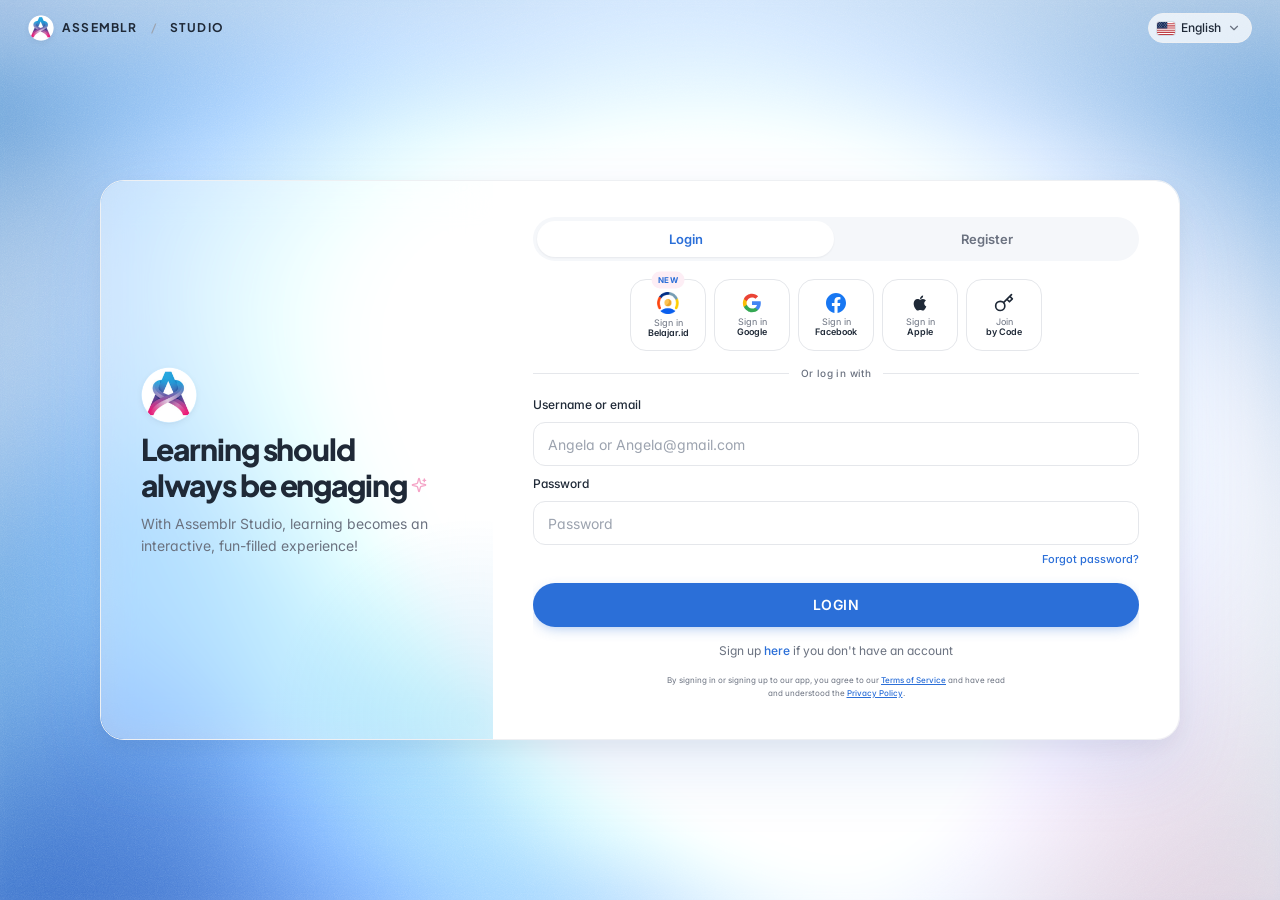
==== commit 274e0eec: "Update roles to Educator, Student, Business owner, Designer, and Marketer with sub-roles and Studio " ====
--- a/index.html
+++ b/index.html
@@ -8,7 +8,7 @@
   <link rel="preconnect" href="https://fonts.gstatic.com" crossorigin />
   <link href="https://fonts.googleapis.com/css2?family=Inter:wght@400;500;600;700&family=Plus+Jakarta+Sans:wght@500;600;700;800&display=swap" rel="stylesheet" />
   <link rel="icon" type="image/png" href="assets/assemblr-studio-mark.png" />
-  <link rel="stylesheet" href="styles.css?v=213" />
+  <link rel="stylesheet" href="styles.css?v=214" />
 </head>
 <body data-phase="auth">
   <div class="backdrop" aria-hidden="true">
@@ -286,33 +286,33 @@
         <div class="pane" id="pane-role" data-pane="role">
           <div class="role-area" role="radiogroup" aria-labelledby="title" id="roleGroup">
             <div class="tiles">
+              <button class="tile" type="button" role="radio" aria-checked="false" data-role="educator">
+                <span class="tile-icon"><span data-icon="presentation"></span></span>
+                <span class="tile-label">Educator</span>
+                <span class="tick" data-icon="check"></span>
+              </button>
               <button class="tile" type="button" role="radio" aria-checked="false" data-role="student">
                 <span class="tile-icon"><span data-icon="backpack"></span></span>
                 <span class="tile-label">Student</span>
                 <span class="tick" data-icon="check"></span>
               </button>
-              <button class="tile" type="button" role="radio" aria-checked="false" data-role="educator">
-                <span class="tile-icon"><span data-icon="presentation"></span></span>
-                <span class="tile-label">Educator</span>
+              <button class="tile" type="button" role="radio" aria-checked="false" data-role="business">
+                <span class="tile-icon"><span data-icon="briefcase"></span></span>
+                <span class="tile-label">Business owner</span>
                 <span class="tick" data-icon="check"></span>
               </button>
-              <button class="tile" type="button" role="radio" aria-checked="false" data-role="parent">
-                <span class="tile-icon"><span data-icon="heart"></span></span>
-                <span class="tile-label">Parent</span>
+              <button class="tile" type="button" role="radio" aria-checked="false" data-role="designer">
+                <span class="tile-icon"><span data-icon="pen"></span></span>
+                <span class="tile-label">Designer</span>
                 <span class="tick" data-icon="check"></span>
               </button>
-              <button class="tile" type="button" role="radio" aria-checked="false" data-role="university">
-                <span class="tile-icon"><span data-icon="graduation"></span></span>
-                <span class="tile-label">University student</span>
+              <button class="tile" type="button" role="radio" aria-checked="false" data-role="marketer">
+                <span class="tile-icon"><span data-icon="megaphone"></span></span>
+                <span class="tile-label">Marketer</span>
                 <span class="tick" data-icon="check"></span>
               </button>
-              <button class="tile" type="button" role="radio" aria-checked="false" data-role="lecturer">
-                <span class="tile-icon"><span data-icon="landmark"></span></span>
-                <span class="tile-label">Lecturer</span>
-                <span class="tick" data-icon="check"></span>
-              </button>
-            </div>
-            <div class="other-wrap" data-role="other" id="otherWrap">
+            </div>
+            <div class="other-wrap" data-role="other" id="otherWrap" hidden>
               <button class="other-row" type="button" role="radio" aria-checked="false" data-role="other">
                 <span class="other-icon" data-icon="sparkles"></span>
                 <span class="other-text"><span class="other-title">Other</span><span class="other-sub">Tell us more!</span></span>
@@ -336,7 +336,17 @@
           </div>
         </div>
 
-        <!-- Step 4b: age and how a student joins (students only) -->
+        <!-- Step 4b: sub-role, the detail we use to shape motivation -->
+        <div class="pane" id="pane-subrole" data-pane="subrole">
+          <div class="scroll" id="subroleScroll"></div>
+          <div class="actions">
+            <p class="action-hint" id="subroleHint"></p>
+            <button class="btn btn-ghost" type="button" id="subroleBack"><span data-icon="arrowLeft"></span>Back</button>
+            <button class="btn btn-primary" type="button" id="subroleNext" aria-disabled="true">Next<span data-icon="arrowRight"></span></button>
+          </div>
+        </div>
+
+        <!-- Step 4c: age and how a student joins (students under 13) -->
         <div class="pane" id="pane-age" data-pane="age">
           <div class="scroll" id="ageScroll">
             <div class="q-block">
@@ -542,7 +552,7 @@
   <p class="sr-only" id="announcer" aria-live="polite"></p>
 
   <script src="wave-bg.js?v=90"></script>
-  <script src="app.js?v=253"></script>
+  <script src="app.js?v=254"></script>
   <script src="live-reload.js"></script>
   <script src="auth.js?v=84"></script>
 </body>
--- a/styles.css
+++ b/styles.css
@@ -57,6 +57,9 @@
 [data-role="parent"] { --accent: #17936a; --accent-ink: #0f7553; }
 [data-role="lecturer"] { --accent: #12a9e6; --accent-ink: #0e86b8; }
 [data-role="other"] { --accent: #2b6fd8; --accent-ink: #1b72b8; }
+[data-role="business"] { --accent: #2b6fd8; --accent-ink: #1d4fa3; }
+[data-role="designer"] { --accent: #e8408a; --accent-ink: #c21d68; }
+[data-role="marketer"] { --accent: #0f9b8e; --accent-ink: #0c756b; }
 
 [data-tone="1"] { --accent: #2b6fd8; --accent-ink: #1b72b8; }
 [data-tone="2"] { --accent: #e8af1b; --accent-ink: #8a6505; }
@@ -509,7 +512,12 @@
 .tile[data-role="educator"]:hover .tile-icon .ico { animation: nudge 720ms var(--ease); }
 .tile[data-role="university"]:hover .tile-icon .ico { animation: toss 720ms var(--ease); }
 .tile[data-role="parent"]:hover .tile-icon .ico,
-.tile[data-role="lecturer"]:hover .tile-icon .ico { animation: glow 900ms var(--ease); }
+.tile[data-role="lecturer"]:hover .tile-icon .ico,
+.tile[data-role="business"]:hover .tile-icon .ico,
+.tile[data-role="marketer"]:hover .tile-icon .ico { animation: glow 900ms var(--ease); }
+.tile[data-role="designer"]:hover .tile-icon .ico { animation: nudge 720ms var(--ease); }
+.pane.is-banded .age-field { display: none; }
+.sub-hint { margin: 8px 0 0; color: var(--text-soft); font-size: 13px; line-height: 1.45; }
 @keyframes toss {
   0%, 100% { transform: none; }
   35% { transform: translateY(-6px) rotate(-14deg); }
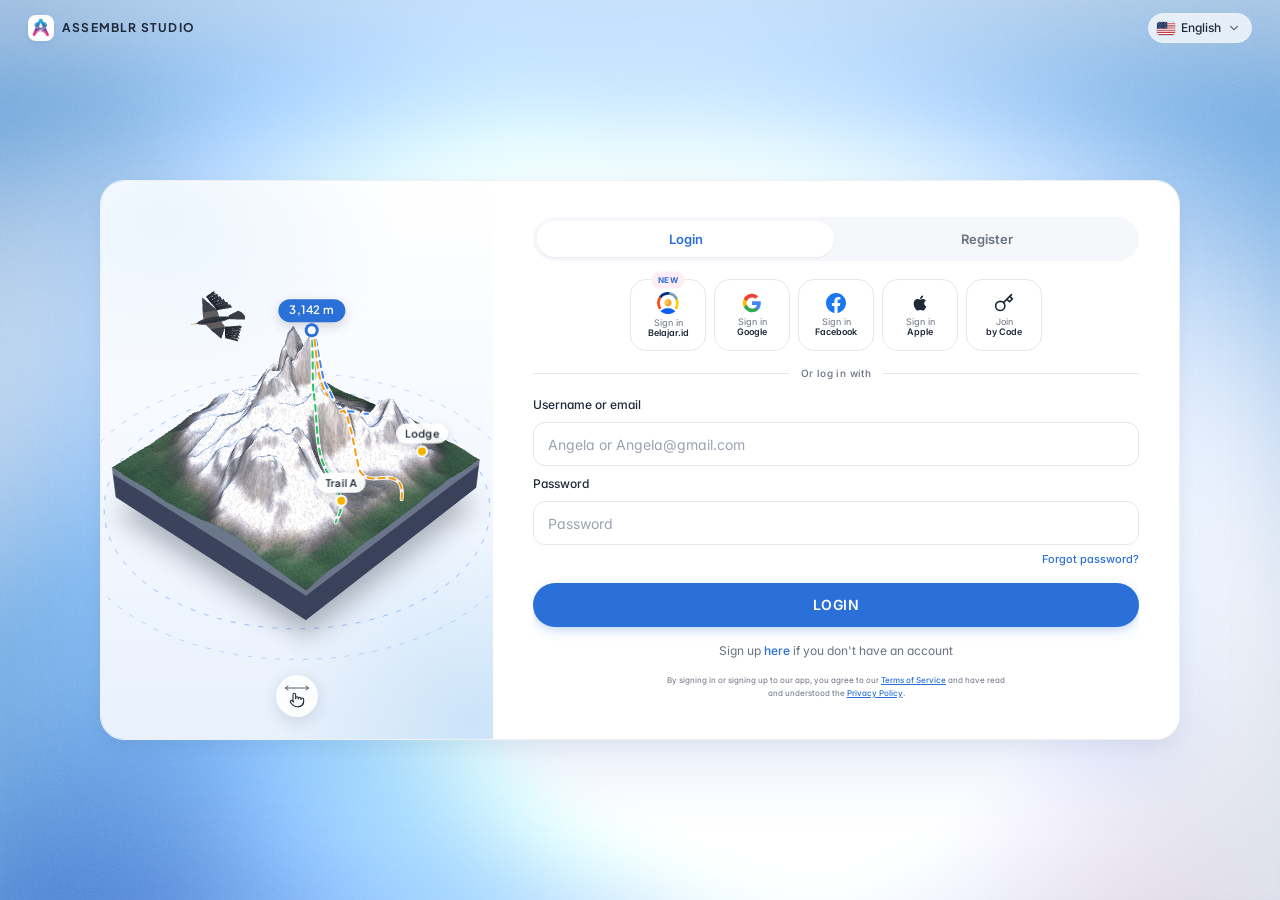
==== commit 864b9c09: "Sign-in hero: WebGL 3D mountain with flying birds, annotations, simpler panel and logo Co-authored-b" ====
--- a/index.html
+++ b/index.html
@@ -8,7 +8,7 @@
   <link rel="preconnect" href="https://fonts.gstatic.com" crossorigin />
   <link href="https://fonts.googleapis.com/css2?family=Inter:wght@400;500;600;700&family=Plus+Jakarta+Sans:wght@500;600;700;800&display=swap" rel="stylesheet" />
   <link rel="icon" type="image/png" href="assets/assemblr-studio-mark.png" />
-  <link rel="stylesheet" href="styles.css?v=214" />
+  <link rel="stylesheet" href="styles.css?v=230" />
 </head>
 <body data-phase="auth">
   <div class="backdrop" aria-hidden="true">
@@ -16,7 +16,7 @@
   </div>
 
   <header class="topbar">
-    <div class="logo-wordmark" aria-label="Assemblr Studio"><img class="logo-mark" src="assets/assemblr-studio-mark.png" alt="" width="26" height="26" />ASSEMBLR<span class="sep">/</span>STUDIO</div>
+    <div class="logo-wordmark" aria-label="Assemblr Studio"><img class="logo-mark" src="assets/assemblr-studio-mark.png" alt="" width="26" height="26" />ASSEMBLR STUDIO</div>
 
     <div class="lang" id="lang">
       <button class="lang-btn" type="button" id="langBtn" aria-haspopup="listbox" aria-expanded="false" aria-label="Country and language: United States, English">
@@ -33,11 +33,17 @@
 
   <main class="shell">
     <section class="card auth" id="auth" aria-labelledby="authHeadline">
-      <aside class="story">
-        <div class="story-copy" id="authCopy">
-          <img class="auth-mark" src="assets/assemblr-studio-mark.png" alt="" width="56" height="56" />
-          <h1 id="authHeadline" tabindex="-1"></h1>
-          <p class="auth-lead" id="authLead"></p>
+      <aside class="story" id="authStory">
+        <div class="hero" id="authHero" aria-hidden="true">
+          <div class="hero-sway"><div class="hero-stage"><canvas class="hero-canvas" id="heroCanvas"></canvas><div class="hero-pins" id="heroPins"></div></div></div>
+          <div class="hero-scrim"></div>
+          <div class="hero-hint" id="heroHint">
+            <svg class="hero-hint-track" viewBox="0 0 52 16" fill="none" stroke="currentColor" stroke-width="1.5" stroke-linecap="round" stroke-linejoin="round"><path d="M3 8h46"/><path d="m8 4-5 4 5 4"/><path d="m44 4 5 4-5 4"/></svg>
+            <span class="hero-hint-hand" data-icon="pointer"></span>
+          </div>
+        </div>
+        <div class="story-copy sr-only" id="authCopy">
+          <h1 id="authHeadline" class="sr-only" tabindex="-1"></h1>
         </div>
       </aside>
 
@@ -554,6 +560,7 @@
   <script src="wave-bg.js?v=90"></script>
   <script src="app.js?v=254"></script>
   <script src="live-reload.js"></script>
-  <script src="auth.js?v=84"></script>
+  <script src="hero3d.js?v=5"></script>
+  <script src="auth.js?v=99"></script>
 </body>
 </html>
--- a/styles.css
+++ b/styles.css
@@ -144,9 +144,9 @@
   user-select: none;
   white-space: nowrap;
 }
-.logo-wordmark .sep { color: var(--text-mute); margin: 0 5px; font-weight: 500; }
+.logo-wordmark .sep { display: none; }
 .logo-wordmark { display: inline-flex; align-items: center; gap: 8px; }
-.logo-wordmark .logo-mark { width: 26px; height: 26px; border-radius: 50%; box-shadow: var(--e2); flex: none; }
+.logo-wordmark .logo-mark { width: 26px; height: 26px; border-radius: 8px; background: #fff; padding: 2px; object-fit: contain; box-shadow: var(--e2); flex: none; }
 
 .logo-wordmark { grid-area: logo; justify-self: start; }
 
@@ -2167,16 +2167,77 @@
 }
 .auth .panel { background: var(--surface); }
 .auth .story {
-  justify-content: center;
+  justify-content: flex-start;
+  padding-top: 40px;
   padding-bottom: 40px;
-  background: rgba(255, 255, 255, 0.4);
-  backdrop-filter: blur(18px) saturate(1.35);
-  -webkit-backdrop-filter: blur(18px) saturate(1.35);
+  background: linear-gradient(180deg, #ffffff 0%, #f4f8ff 55%, #e9f1fc 100%);
+  color: var(--text);
+  user-select: none; -webkit-user-select: none;
+  touch-action: pan-y;
+  cursor: grab;
+}
+.auth .story.is-dragging { cursor: grabbing; }
+.auth .story-copy { position: relative; z-index: 2; pointer-events: none; }
+.auth h1 { color: var(--text); text-shadow: none; }
+.auth .auth-lead { color: var(--text-soft); text-shadow: none; }
+.auth .accent-word .spark { color: #e8408a; }
+
+/* Hero picture behind the sign-in message: tilts with the cursor, turns when dragged */
+.hero { position: absolute; inset: 0; z-index: 0; overflow: hidden; perspective: 900px; }
+.hero-sway { position: absolute; inset: 0; }
+.hero-stage { position: absolute; left: 0; right: 0; top: 7%; bottom: 13%; }
+.hero-canvas { position: absolute; inset: 0; width: 100%; height: 100%; display: block; pointer-events: none; }
+.hero-pins { position: absolute; inset: 0; pointer-events: none; }
+.hero-pin { position: absolute; left: 0; top: 0; will-change: transform; transition: opacity 0.25s var(--ease); }
+.hero-pin.is-hidden { opacity: 0; }
+.hero-pin-dot {
+  position: absolute; left: -4px; top: -4px; width: 8px; height: 8px; border-radius: 50%;
+  background: #f5b301; box-shadow: 0 0 0 2px #fff, 0 2px 6px rgba(31, 41, 55, 0.35);
+}
+.hero-pin-chip {
+  position: absolute; left: 0; bottom: 8px; transform: translateX(-50%); white-space: nowrap;
+  padding: 3px 9px; border-radius: var(--radius-full, 999px);
+  background: rgba(255, 255, 255, 0.94); color: var(--text);
+  font: 600 10.5px/1.3 var(--font-display, inherit); letter-spacing: 0.02em;
+  box-shadow: 0 4px 12px rgba(31, 41, 55, 0.18);
+}
+.hero-pin-chip::after {
+  content: ""; position: absolute; left: 50%; top: 100%; width: 1px; height: 6px; background: rgba(31, 41, 55, 0.35);
+}
+.hero-pin.is-summit .hero-pin-chip { background: var(--accent, #3b6fd8); color: #fff; padding: 4px 11px; font-size: 11.5px; }
+.hero-pin.is-summit .hero-pin-dot { background: #fff; box-shadow: 0 0 0 3px var(--accent, #3b6fd8); }
+.hero-scrim {
+  position: absolute; inset: 0; pointer-events: none;
+  background: radial-gradient(90% 45% at 15% 6%, rgba(77, 168, 238, 0.10), transparent 70%);
+}
+@keyframes hero-sway {
+  from { transform: rotateY(-5deg) rotateX(1.5deg); }
+  to { transform: rotateY(5deg) rotateX(-1.5deg); }
+}
+.hero-hint {
+  position: absolute; left: 50%; bottom: 22px; z-index: 2;
+  display: flex; flex-direction: column; align-items: center; justify-content: center; gap: 0;
+  width: 42px; height: 42px; padding: 0; margin-left: -21px;
+  border-radius: 50%;
+  background: rgba(255, 255, 255, 0.85); color: var(--text);
+  box-shadow: 0 4px 16px rgba(31, 41, 55, 0.14);
+  backdrop-filter: blur(6px); -webkit-backdrop-filter: blur(6px);
+  pointer-events: none;
+  transition: opacity var(--t) var(--ease), transform var(--t) var(--ease);
+}
+.hero-hint.is-gone { opacity: 0; transform: translateY(6px); }
+.hero-hint-track { display: block; width: 26px; height: 8px; }
+.hero-hint-hand svg { display: block; width: 16px; height: 16px; stroke-width: 1.6; animation: gesture-hand 2.2s cubic-bezier(.45,0,.55,1) infinite; }
+@media (prefers-reduced-motion: reduce) {
+  .hero-sway { animation: none; }
+  .hero-hint-hand svg { animation: none; }
 }
 .auth h1 {
-  max-width: 12em;
-  font-size: 30px;
-  line-height: 1.2;
+  max-width: 16em;
+  font-size: 17px;
+  font-weight: 600;
+  line-height: 1.35;
+  letter-spacing: -0.01em;
 }
 .auth-mark {
   width: 56px;
@@ -2386,14 +2447,17 @@
 
 @media (max-width: 980px) {
   .auth { grid-template-columns: 1fr; min-height: 0; }
-  .auth .story { padding: 28px 24px 32px; }
-  .auth h1 { font-size: 26px; max-width: none; }
+  .auth .story { padding: 28px 24px 32px; min-height: 440px; }
+  .hero-stage { top: 6%; bottom: 14%; }
+  .auth h1 { font-size: 17px; max-width: none; }
 }
 @media (max-width: 600px) {
   .auth .auth-mark { display: none; }
+  .auth .story { min-height: 400px; }
+  .hero-hint { bottom: 14px; }
   .auth .panel { padding-inline: 0; }
   .auth .pane { padding-inline: 24px; }
-  .auth h1 { font-size: 18px; }
+  .auth h1 { font-size: 16px; }
   .auth h1 .spark { width: 12px; height: 12px; }
   .auth-lead { margin-top: 6px; font-size: 12px; line-height: 1.5; }
 }
